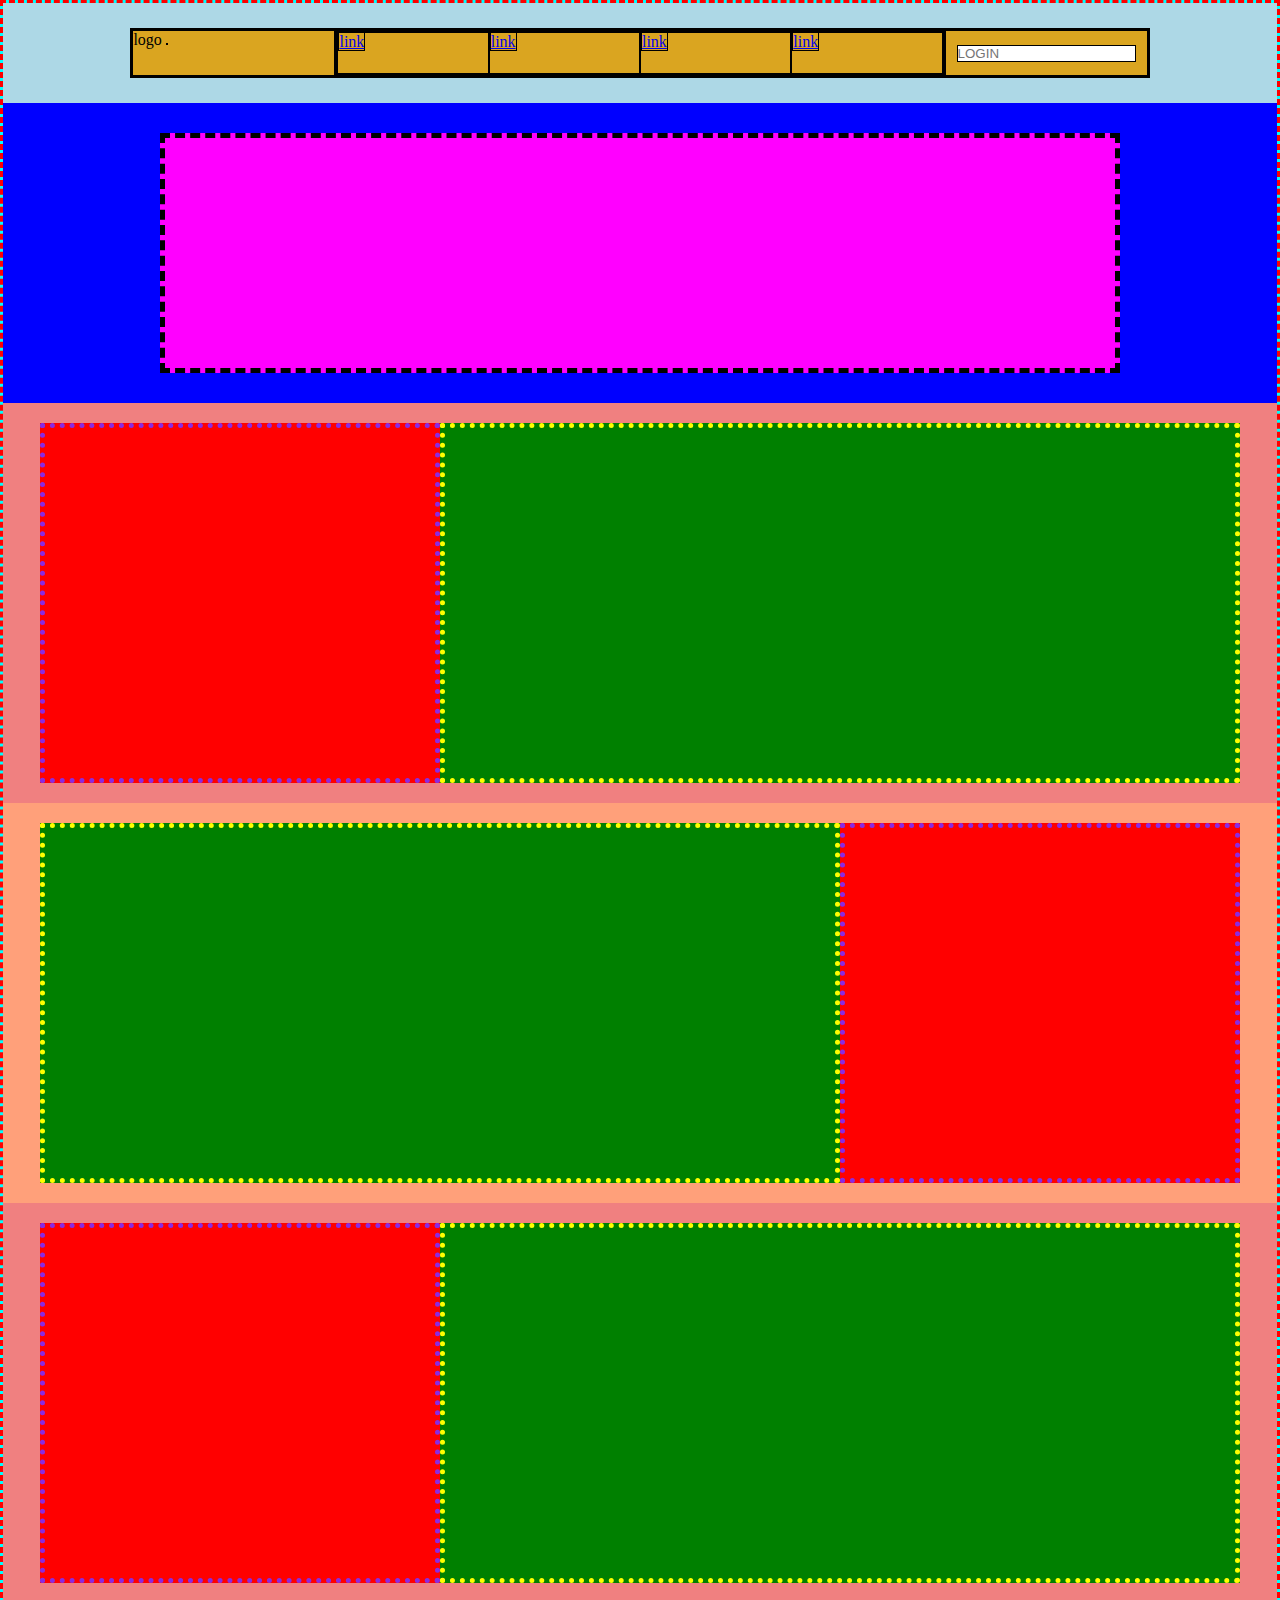
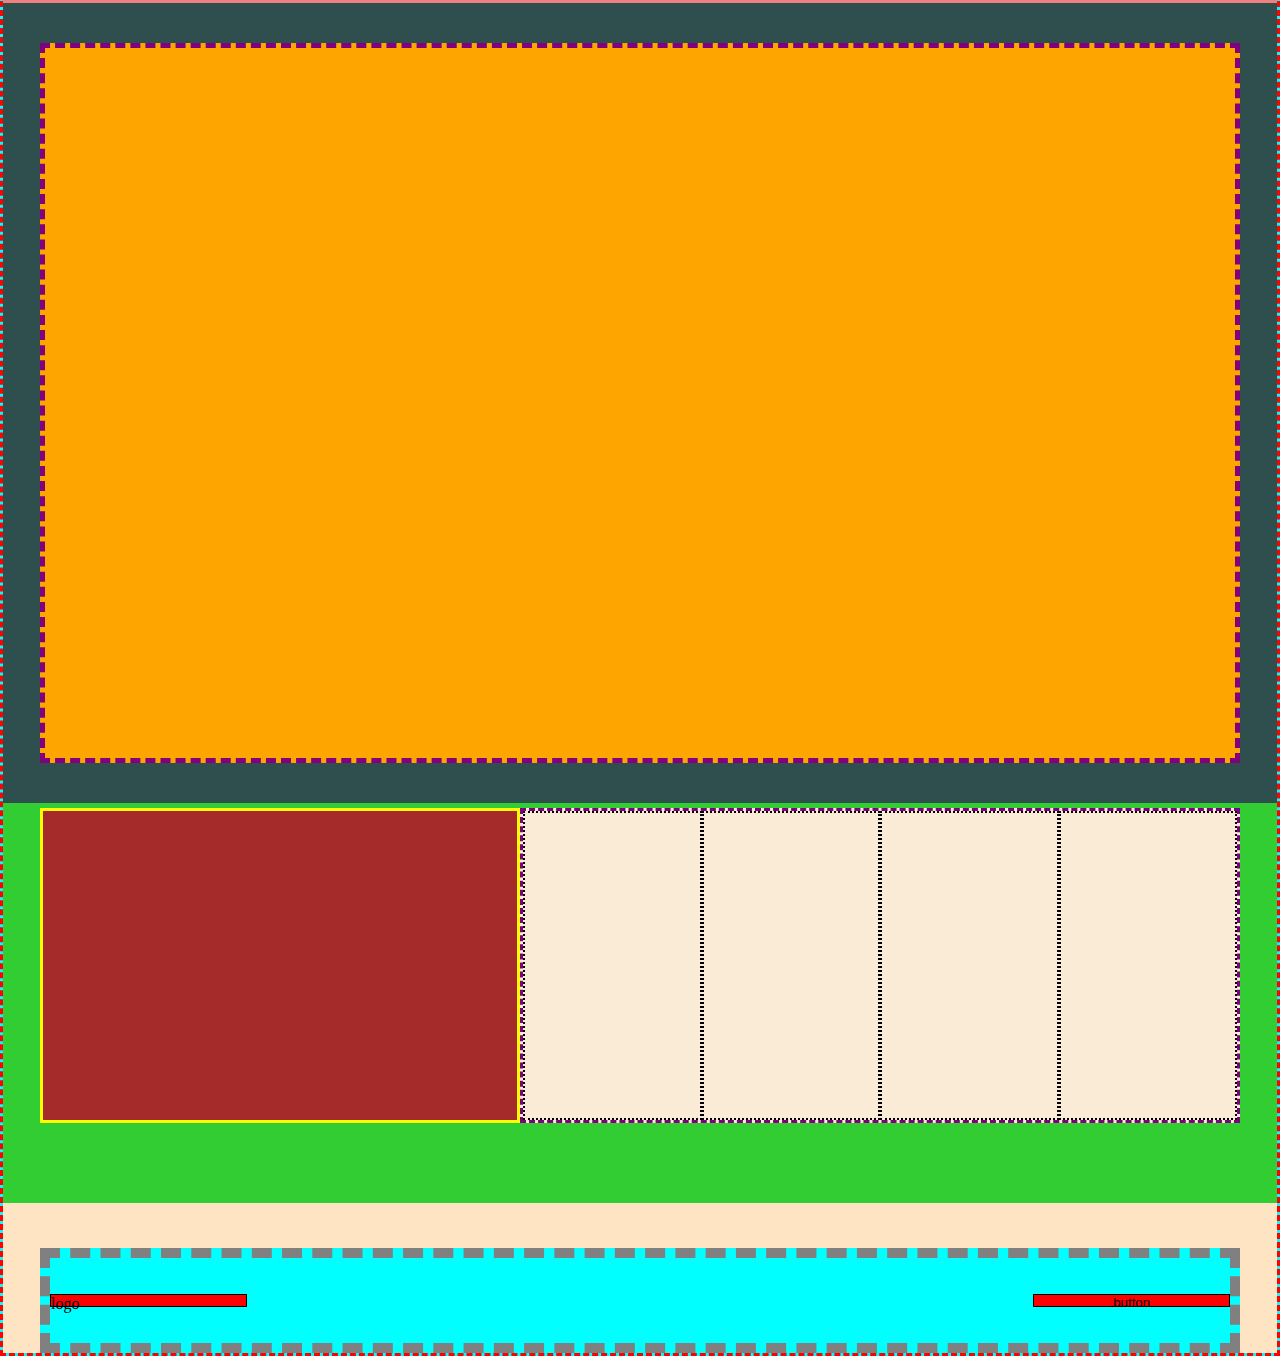
==== index.html @ dd3922bc "rinomina index" ====
<!DOCTYPE html>
<html lang="en">

    <head>
        <meta charset="UTF-8">
        <meta http-equiv="X-UA-Compatible" content="IE=edge">
        <meta name="viewport" content="width=device-width, initial-scale=1.0">
        <title>Fake Discord</title>

        <!-- CSS -->
        <link rel="stylesheet" href="css/style.css">


    </head>

    <body class="debug">

        <!-- header -->
        <header class="flex-container x-y-center ">

            <div class="navbar flex-container x-y-center">

                <div class="logo">
                    logo
                    <img src="" alt="">
                </div>

                <nav class="flex-container y-center">

                    <ul class="flex-container" >

                        <li>
                            <a href="#">link</a>
                        </li>

                        
                        <li>
                            <a href="#">link</a>
                        </li>

                        
                        <li>
                            <a href="#">link</a>
                        </li>

                        
                        <li>
                            <a href="#">link</a>
                        </li>

                    </ul>



                </nav>

                <div class="login flex-container x-y-center">
                    <input type="text" name="" id="" placeholder="LOGIN">
                </div>

            </div>

        </header>
        <!-- fine header -->

        <!-- main -->
        <main>

            <!-- SEZIONE MAIN 1 -->
            <section>

                <div class="container">

                    <div class="flex-container x-y-center media">

                        <div class="media-window">
    
                        </div>

                    </div>

                </div>

            </section>
            <!-- FINE SEZIONE MAIN 1 -->
            
            <!-- SEZIONE MAIN 2 -->
            <section>

                <div class="container">

                    <div class="flex-container y-center">

                        <div class="small-col">

                        </div>

                        <div class="big-col">

                        </div>

                    </div>

                </div>
                
            </section>
            <!-- FINE SEZIONE MAIN 2 -->

            <!-- SEZIONE MAIN 3 -->
            <section>

                <div class="container">

                    <div class="flex-container row-reverse y-center">

                        <div class="small-col">

                        </div>

                        <div class="big-col">

                        </div>

                    </div>

                </div>
                
            </section>
            <!-- FINE SEZIONE MAIN 3 -->

            <!-- SEZIONE MAIN 4 -->
            <section>

                <div class="container">

                    <div class="flex-container y-center">

                        <div class="small-col">

                        </div>

                        <div class="big-col">

                        </div>

                    </div>

                </div>
                
            </section>
            <!-- FINE SEZIONE MAIN 4 -->

            <!-- SEZIONE MAIN 5 -->
            <section>

                <div class="container">

                    <div class="flex-container y-center special">

                        <div class="big-box">
                            
                        </div>

                    </div>

                </div>
                
            </section>
            <!-- FINE SEZIONE MAIN 5 -->


        </main>
        <!-- fine main -->

        <!-- foooter -->
        <footer>

            <!-- SEZIONE FOOTER 1 -->
            <section>

                <div class="container">

                    <div class="flex-container">

                        <div class=" ftr-small-col">

                        </div>

                        <div class="ftr-big-col flex-container">

                            <div>

                            </div>

                            <div>

                            </div>

                            <div>
                                
                            </div>

                            <div>

                            </div>


                        </div>

                    </div>

                </div>
                
            </section>
            <!-- FINE SEZIONE FOOTER 1 -->


            <!-- SEZIONE FOOTER 2 -->
            <section>

                <div class="container flex-container">

                    <div class="flex-container ">

                        <div class="flex-container space-between y-center">
                            
                            <div class="ftr-logo">
                                logo
                            </div>
    
                            <button>
                                button
                            </button>
                            
                        </div>

                    </div>

                </div>
                
            </section>
            <!-- FINE SEZIONE FOOTER 2 -->

        </footer>
        <!-- fine footer -->

        
    </body>

</html>
---- css/style.css ----
/* reset */
*{
    padding: 0;
    margin: 0;
    box-sizing: border-box;
}
/*-------*/

/* UTILITY */

.flex-container{
    display: flex;
}

.x-y-center{
    justify-content: center;
    align-items: center;
}

.y-center{
    align-items: center;
}

.row-reverse{
    flex-direction:row-reverse;
}

.space-between{
    justify-content: space-between;
}

/* UTILITY */

/*----GENERAL----*/
.container{
    max-width: 1200px;
    margin:0 auto;
    height: 100%;
}


/*---------------*/

/* HEADER */
header{
    height: 100px;
}

.navbar{
    width: 80%;
    height: 50%;
}

.navbar *:not(input){
    height: 100%;
    
}

.navbar .logo, .navbar .login{
    width: 20%;
    
}

.navbar nav{
    width: 60%;
    height: 100%;
}

.navbar nav > ul{
    list-style: none;
    width: 100%;
    
    
    
}

.navbar ul > li{
    width: calc(100% / 4);
}



/*---------------  */

/* SEZIONE MAIN 1 */

.media{
    height:300px;
    width:100%
}

.media-window{
    height: 80%;
    width: 80%;
}

/* SEZIONE MAIN 1 */

/* SEZIONE MAIN 2-4 */
main .flex-container.y-center{
    height: 400px;
    width: 100%;
}

.small-col{
    height: 90%;
    width: calc(100% / 3);
}

.big-col{
    height: 90%;
    width: calc((100% / 3) * 2);
}



/* SEZIONE MAIN 5 */

.flex-container.y-center.special{
    height: 800px;
}

.big-box{
    height: 90%;
    width: 100%;
}




/* SEZIONE MAIN 5 */


/* SEZIONE FOOTER 1 */

footer > section:nth-child(1){
    height: 400px;
}

footer  > section:nth-child(1) .container{
    padding: 5px 0 0 0;
}

footer  > section:nth-child(1) .container > .flex-container{
    height: 350px;
    
}


footer .flex-container .ftr-small-col{
    height:90%;
    width: 40%;
}

footer .flex-container .ftr-big-col{
    height: 90%;
    width: 60%;
}

footer .flex-container .ftr-big-col div{
    height: 100%;
    width: calc(100% / 4);
}

/* SEZIONE FOOTER 1 */



/* SEZIONE FOOTER 2 */

footer > section:nth-child(2){
    border-top: white;
    height: 150px;
    
}


footer > section:nth-child(2) > .container > .flex-container{
    align-self: flex-end;
    height: 70%;
    width: 100%;
}

footer > section:nth-child(2) > .container > .flex-container > .flex-container.space-between{
    height: 100%;
    width: 100%;

}


footer > section:nth-child(2) div.flex-container.space-between *{
    height: 15%;
    width: calc(100% / 6);
    border: solid black 1px;
}



/* SEZIONE FOOTER 2 */



/*-------DEBUG---------*/

.debug{
    
    background-color: aqua;
    border: 3px dashed red;
}

.debug > header{
    background-color: lightblue;
    
}

.debug > header > .navbar{
    background-color: goldenrod;
    
    
}

.debug > header > .navbar{
    border: solid black 2px;

    
}

.debug > header > .navbar *{
    border: solid black 1px;

    
}

.debug > main > section:nth-child(1){
    background-color: blue;
}

.debug > main > section:nth-child(1) .media-window{
    background-color: fuchsia;
    border: 5px dashed black;
}

.debug > main > section:nth-child(even){
    background-color: lightcoral;
}

.debug > main > section:nth-child(3){
    background-color: lightsalmon;
}

.debug > main > section .small-col{
    background-color: red;
    border: 5px dotted blueviolet;
}

.debug > main > section .big-col{
    background-color: green;
    border: 5px dotted yellow;

}

.debug > main > section:nth-child(5){
    background-color: darkslategrey;
}

.debug > main > section .big-box{
    background-color: orange;
    border: 5px dashed purple;

}

.debug > footer > section:nth-child(1){
    background-color: limegreen;
}

.debug > footer > section:nth-child(1) .ftr-small-col{
    background-color: brown;
    border: solid yellow 3px;

}

.debug > footer > section:nth-child(1) .ftr-big-col{
    background-color: antiquewhite;
    border: dashed purple 3px;

}

.debug > footer > section:nth-child(1) .ftr-big-col div{
border: dotted black 2px;
}



.debug > footer > section:nth-child(2){
    background-color: bisque;
    ;
    
}

.debug footer > section:nth-child(2) > div > .flex-container{
    background-color: aqua;
    border: 10px dashed grey;
}

.debug footer > section:nth-child(2) div.flex-container.space-between *{
    border: solid black 1px;
    background-color: red;
}
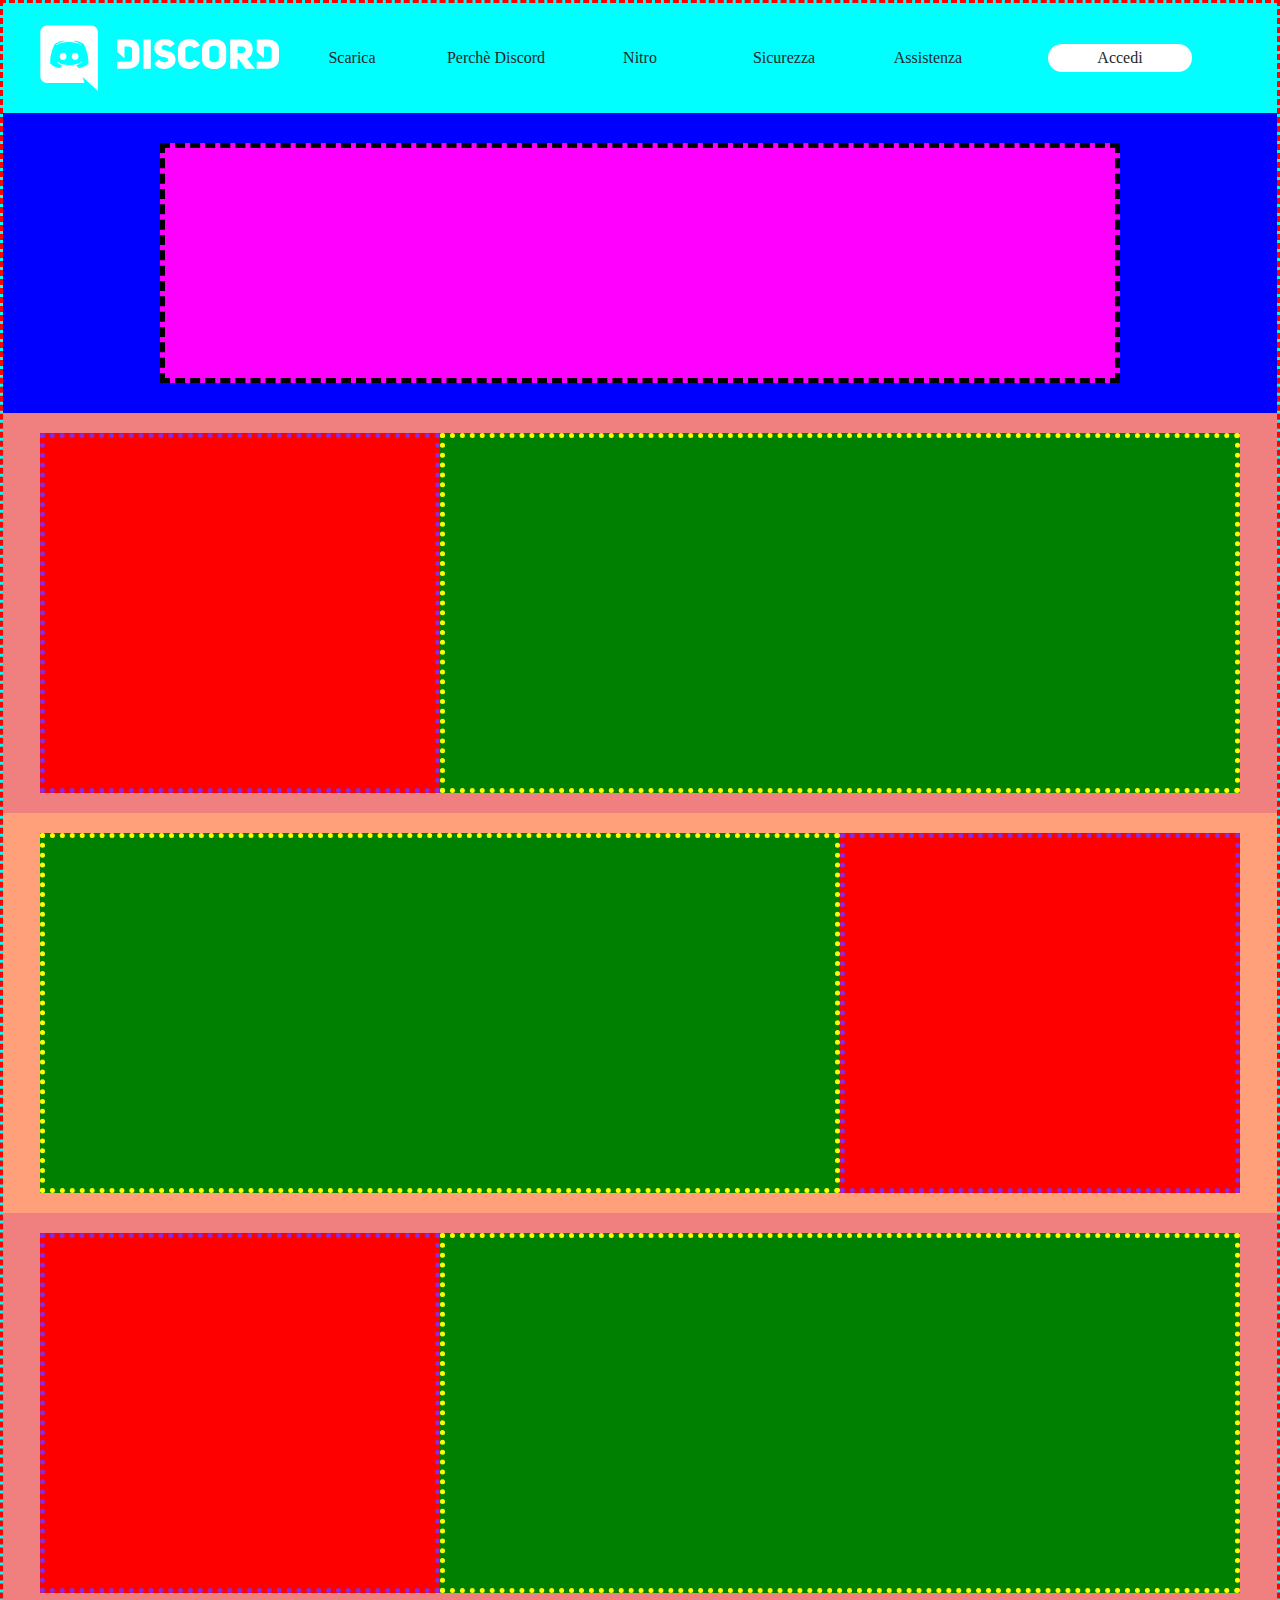
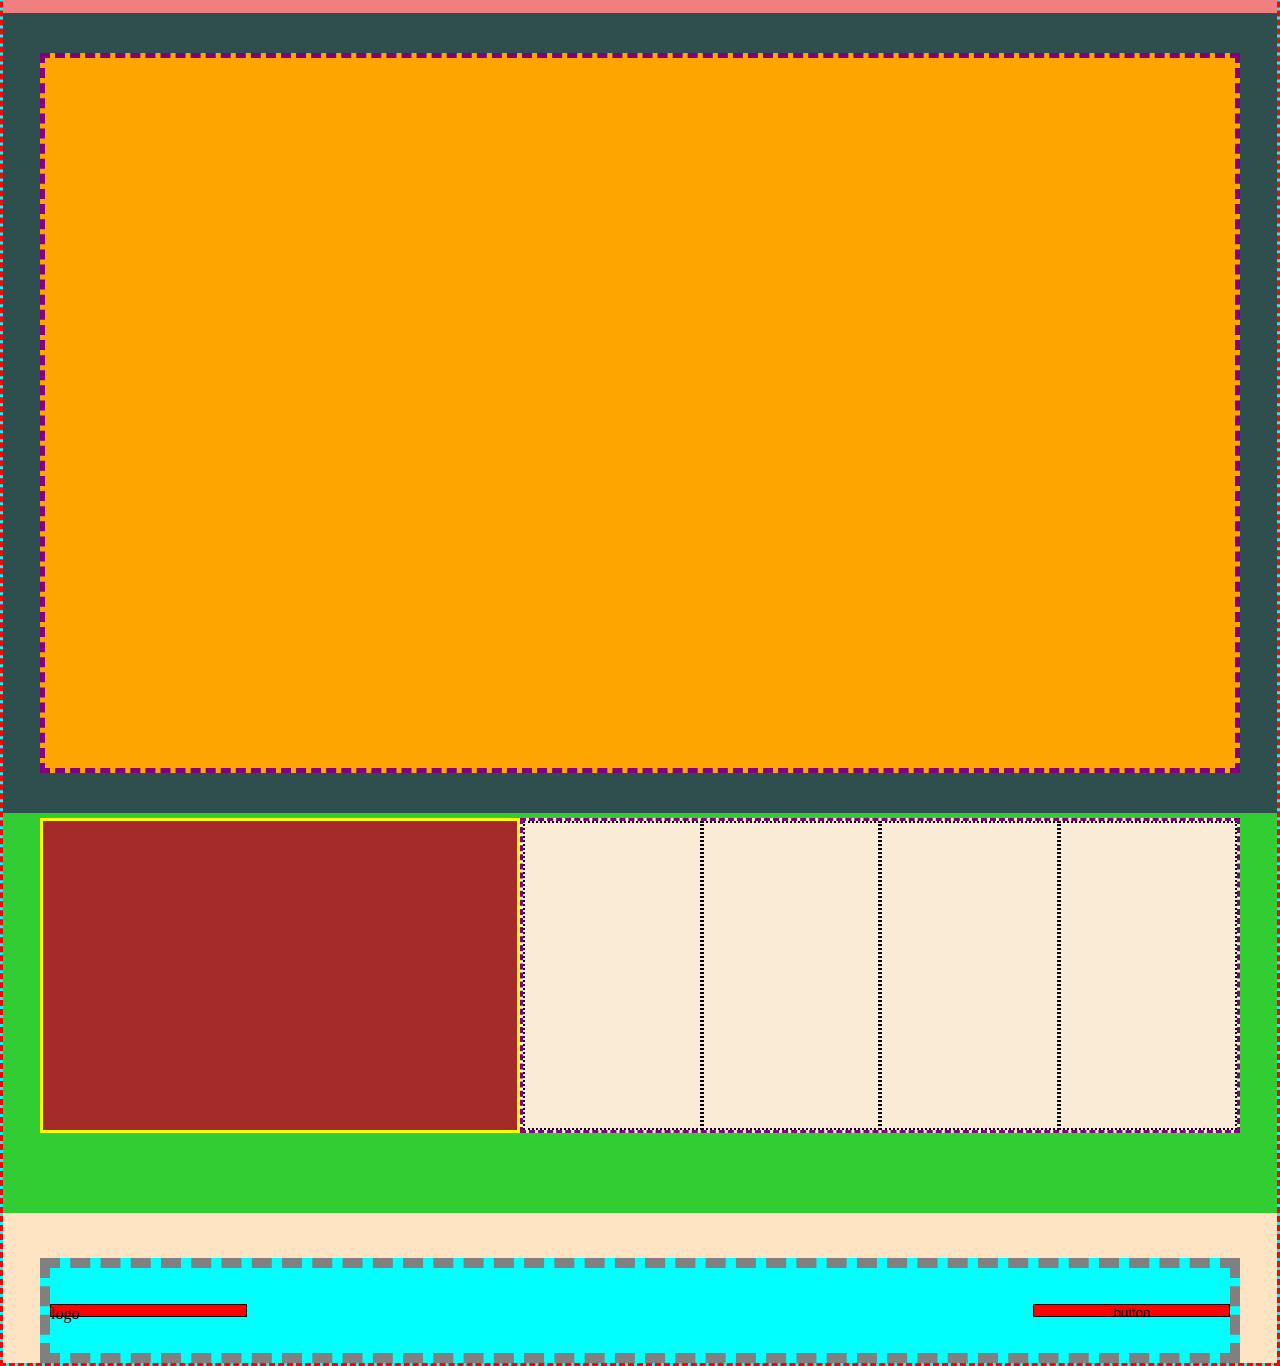
==== commit 70079816: "Navbar fatto" ====
--- a/index.html
+++ b/index.html
@@ -16,46 +16,55 @@
     <body class="debug">
 
         <!-- header -->
-        <header class="flex-container x-y-center ">
-
-            <div class="navbar flex-container x-y-center">
-
-                <div class="logo">
-                    logo
-                    <img src="" alt="">
-                </div>
-
-                <nav class="flex-container y-center">
-
-                    <ul class="flex-container" >
-
-                        <li>
-                            <a href="#">link</a>
-                        </li>
-
+        <header >
+
+            <div class="container flex-container x-y-center">
+
+                <div class="navbar flex-container space-between" >
+
+                    
+                    <img class="logo col-1-5" src="img/logo.svg" alt="">
+                    
+                    <nav class="flex-container col-3-5 y-center">
+    
+                        <ul class="flex-container space-around" >
+    
+                            <li class=" flex-container x-y-center col-1-5">
+                                <a href="#">Scarica</a>
+                            </li>
+    
+                            <li class=" flex-container x-y-center col-1-5">
+                                <a href="#">Perchè Discord</a>
+                            </li>
+    
+                            <li class=" flex-container x-y-center col-1-5">
+                                <a href="#">Nitro</a>
+                            </li>
+    
+                            
+                            <li class=" flex-container x-y-center col-1-5">
+                                <a href="#">Sicurezza</a>
+                            </li>
+    
+                            
+                            <li class=" flex-container x-y-center col-1-5">
+                                <a href="#">Assistenza</a>
+                            </li>
+    
+                        </ul>
+    
+    
+    
+                    </nav>
+
+                    <div class="flex-container col-1-5 x-y-center">
                         
-                        <li>
-                            <a href="#">link</a>
-                        </li>
-
-                        
-                        <li>
-                            <a href="#">link</a>
-                        </li>
-
-                        
-                        <li>
-                            <a href="#">link</a>
-                        </li>
-
-                    </ul>
-
-
-
-                </nav>
-
-                <div class="login flex-container x-y-center">
-                    <input type="text" name="" id="" placeholder="LOGIN">
+                        <div class="login col-3-5 my-button background-white ">
+                           <a href=""> Accedi</a> 
+                        </div>
+        
+                    </div>
+    
                 </div>
 
             </div>
--- a/css/style.css
+++ b/css/style.css
@@ -29,6 +29,9 @@
     justify-content: space-between;
 }
 
+.space-around{
+    justify-content: space-around;
+}
 /* UTILITY */
 
 /*----GENERAL----*/
@@ -38,47 +41,60 @@
     height: 100%;
 }
 
+.col-1-5{
+    width: calc(100% / 5);
+}
+
+.col-3-5{
+    width: calc((100% / 5) * 3);
+}
+
+.my-button{
+    border-radius: 50px;
+    padding: 5px 0;
+
+}
+
+.background-white{
+    background-color: #FFFFFF;
+}
+
+.background-dark{
+    background-color: #23272A;
+    color: #FFFFFF;
+}
+
 
 /*---------------*/
 
 /* HEADER */
 header{
-    height: 100px;
+    padding: 15px 0;
 }
 
 .navbar{
-    width: 80%;
-    height: 50%;
-}
-
-.navbar *:not(input){
-    height: 100%;
-    
-}
-
-.navbar .logo, .navbar .login{
-    width: 20%;
-    
-}
-
-.navbar nav{
-    width: 60%;
-    height: 100%;
-}
+    width: 100%;
+    height: 80px;
+    margin: 0 -30px;
+}
+
+.navbar a, .navbar a:visited{    
+    text-decoration: none;
+    color: #23272A;
+}
+
+
 
 .navbar nav > ul{
     list-style: none;
     width: 100%;
-    
-    
-    
-}
-
-.navbar ul > li{
-    width: calc(100% / 4);
-}
-
-
+}
+
+
+.login{
+    text-align: center;
+    align-self: center;
+}
 
 /*---------------  */
 
@@ -208,28 +224,20 @@
     border: 3px dashed red;
 }
 
-.debug > header{
+/* .debug > header{
     background-color: lightblue;
     
 }
 
-.debug > header > .navbar{
+.debug > header  .navbar{
     background-color: goldenrod;
-    
-    
-}
-
-.debug > header > .navbar{
     border: solid black 2px;
-
-    
-}
-
-.debug > header > .navbar *{
+    
+}
+
+.debug > header  .navbar *{
     border: solid black 1px;
-
-    
-}
+} */
 
 .debug > main > section:nth-child(1){
     background-color: blue;
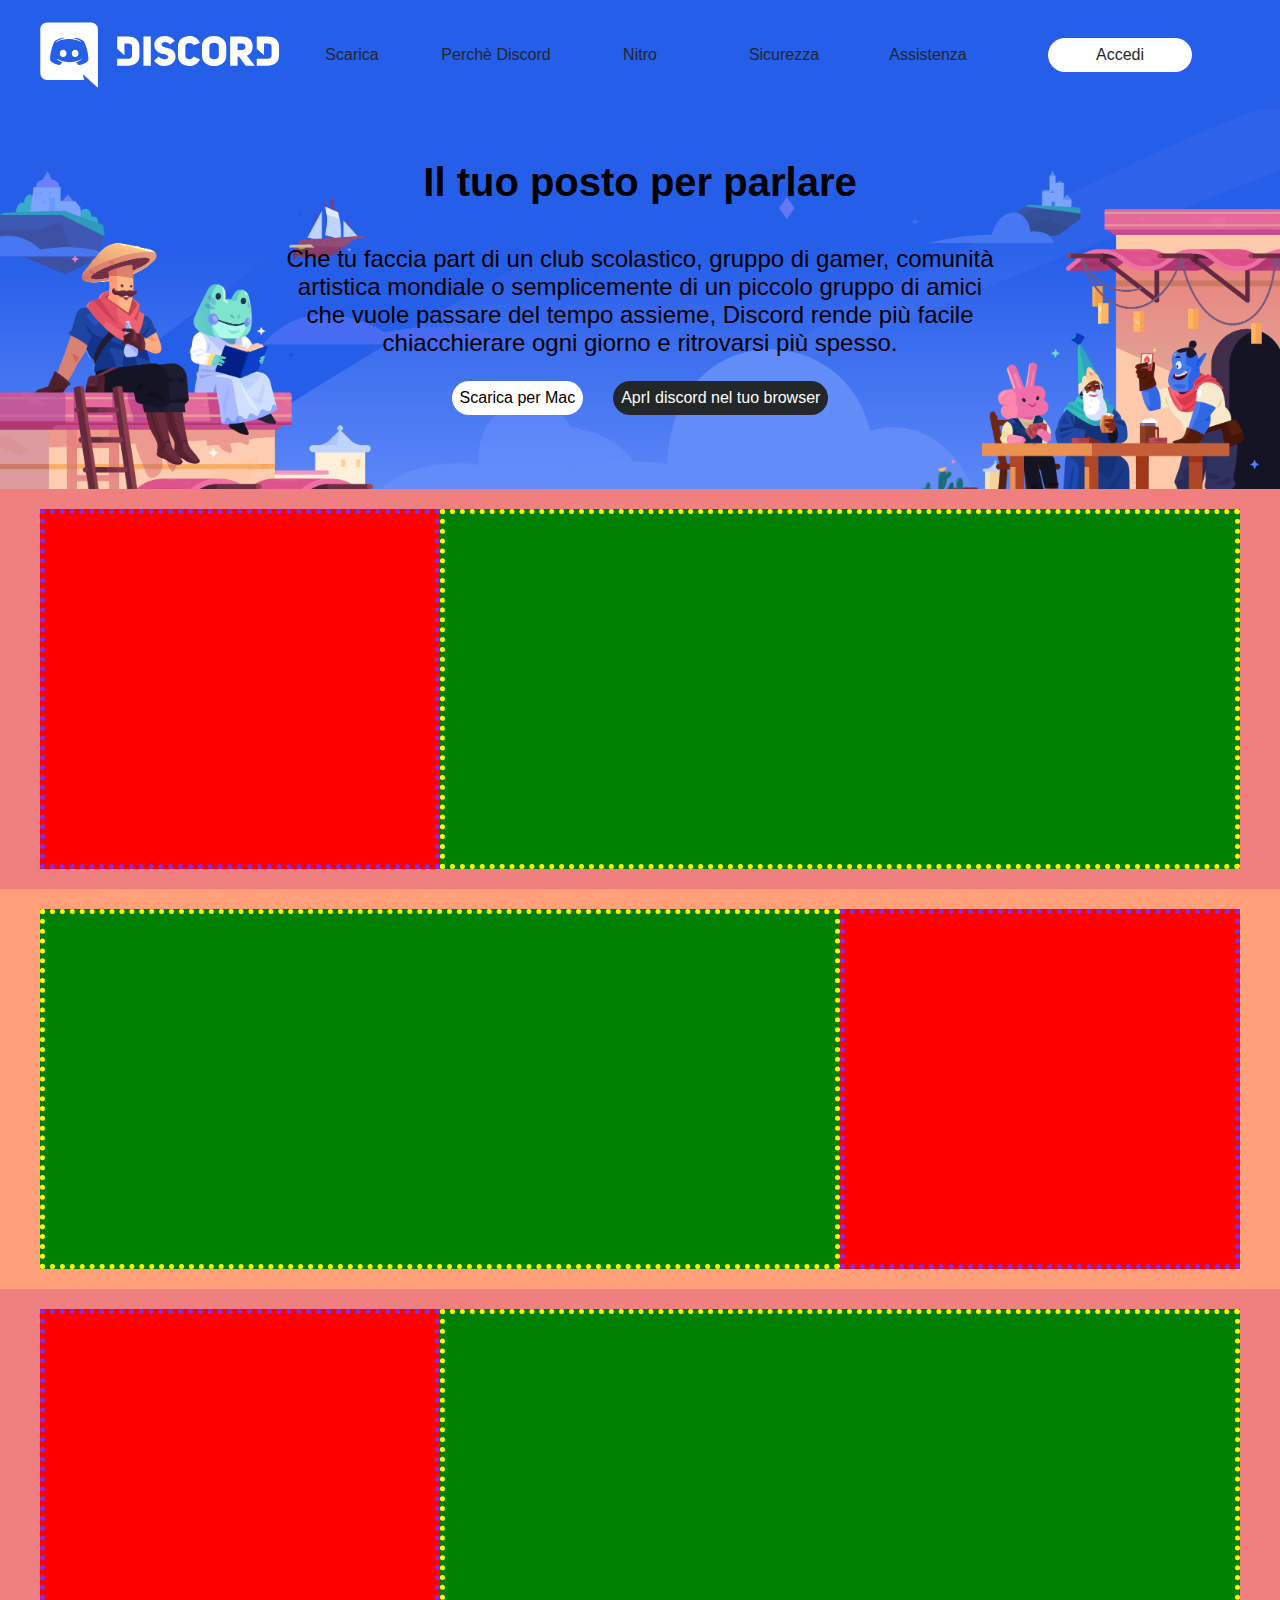
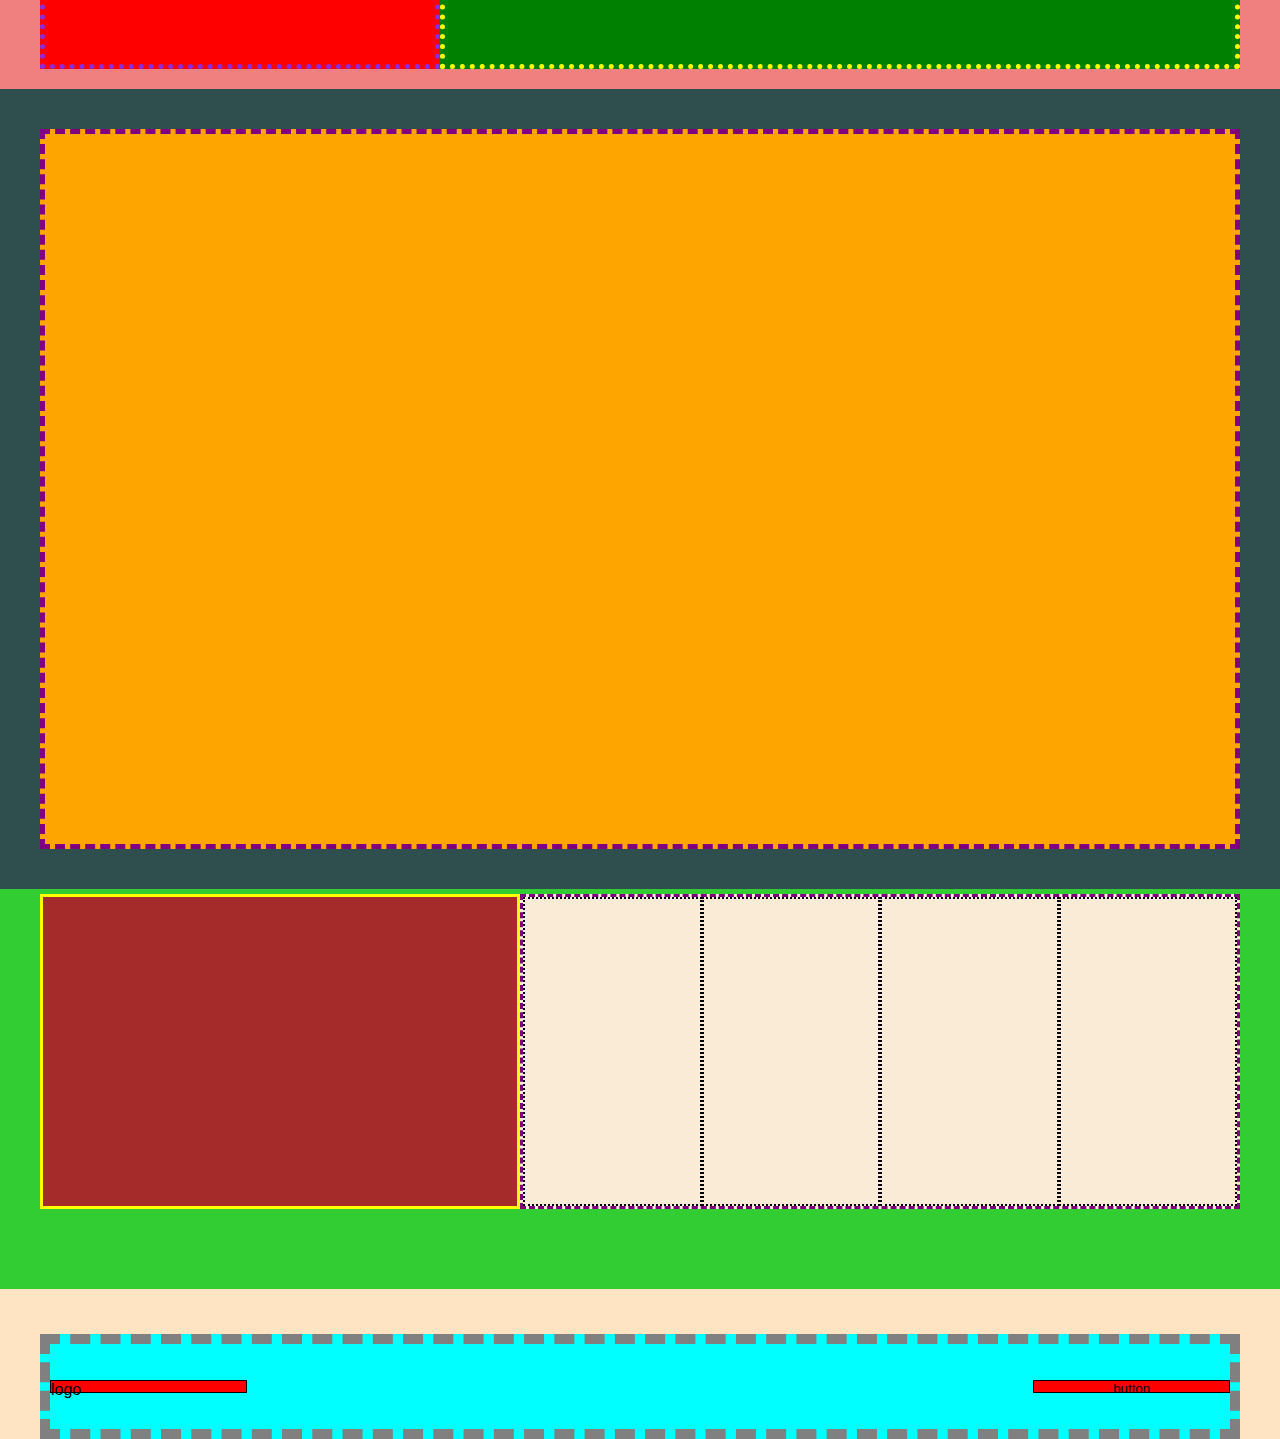
==== commit a00748e5: "completato "header"" ====
--- a/index.html
+++ b/index.html
@@ -6,6 +6,13 @@
         <meta http-equiv="X-UA-Compatible" content="IE=edge">
         <meta name="viewport" content="width=device-width, initial-scale=1.0">
         <title>Fake Discord</title>
+        <!-- FONTS -->
+        <link href="https://fonts.cdnfonts.com/css/whitney-2" rel="stylesheet">
+                
+
+        <!-- FONTAWESOME -->
+        <link rel="stylesheet" href="https://cdnjs.cloudflare.com/ajax/libs/font-awesome/6.4.0/css/all.min.css" integrity="sha512-iecdLmaskl7CVkqkXNQ/ZH/XLlvWZOJyj7Yy7tcenmpD1ypASozpmT/E0iPtmFIB46ZmdtAc9eNBvH0H/ZpiBw==" 
+        crossorigin="anonymous" referrerpolicy="no-referrer" />
 
         <!-- CSS -->
         <link rel="stylesheet" href="css/style.css">
@@ -76,14 +83,37 @@
         <main>
 
             <!-- SEZIONE MAIN 1 -->
-            <section>
+            <section class=" jumbotron">
 
                 <div class="container">
 
                     <div class="flex-container x-y-center media">
 
                         <div class="media-window">
-    
+
+                            <h2>Il tuo posto per parlare</h2>
+
+                            <p>
+                                Che tu faccia part di un club scolastico, gruppo di gamer, 
+                                comunità artistica mondiale o semplicemente di un piccolo gruppo di amici
+                                che vuole passare del tempo assieme, Discord rende più facile chiacchierare 
+                                ogni giorno e ritrovarsi più spesso.
+
+                            </p>
+
+                            <div class="flex-container x-y-center ">
+
+                                <div class="my-button background-white"> 
+                                    <i class="fa-solid fa-down-long"></i> Scarica per Mac
+                                </div>
+
+                                <div class="my-button background-dark"> 
+                                    AprI discord nel tuo browser
+                                </div>
+                                
+                            </div>
+
+
                         </div>
 
                     </div>
--- a/css/style.css
+++ b/css/style.css
@@ -35,6 +35,13 @@
 /* UTILITY */
 
 /*----GENERAL----*/
+*{
+    font-family: 'Whitney', sans-serif;
+    font-family: 'Whitney Semibold', sans-serif;
+    font-family: 'Whitney Book', sans-serif;
+    font-family: 'Whitney Light', sans-serif;
+}
+
 .container{
     max-width: 1200px;
     margin:0 auto;
@@ -51,7 +58,7 @@
 
 .my-button{
     border-radius: 50px;
-    padding: 5px 0;
+    padding: 0.5em;
 
 }
 
@@ -64,12 +71,17 @@
     color: #FFFFFF;
 }
 
+.my-button[class^=background] {
+    text-align:center;
+}
+
 
 /*---------------*/
 
 /* HEADER */
 header{
     padding: 15px 0;
+    background-color: #255EE9;
 }
 
 .navbar{
@@ -90,24 +102,50 @@
     width: 100%;
 }
 
+.navbar.flex-container.space-between nav > ul > li{
+    color: #FFFFFF;
+}
 
 .login{
     text-align: center;
-    align-self: center;
-}
+}
+
 
 /*---------------  */
 
 /* SEZIONE MAIN 1 */
+main > section.jumbotron{
+    background-image: url(../img/jumbo.png);
+    background-size: cover;
+}
 
 .media{
-    height:300px;
+    padding:50px 0;
     width:100%
 }
 
 .media-window{
     height: 80%;
-    width: 80%;
+    width: 60%;
+    text-align: center;
+}
+
+.media-window h2{
+    font-size: 2.5em;
+    margin-bottom: 1em;
+}
+
+.media-window p{
+    font-size: 1.5em;
+}
+
+.media-window > div.flex-container{
+    padding: 1.5em 0;
+    margin: 0 15px;
+}
+
+.media-window > div.flex-container .my-button{
+    margin: 0 15px;
 }
 
 /* SEZIONE MAIN 1 */
@@ -218,11 +256,11 @@
 
 /*-------DEBUG---------*/
 
-.debug{
+/* .debug{
     
     background-color: aqua;
     border: 3px dashed red;
-}
+} */
 
 /* .debug > header{
     background-color: lightblue;
@@ -239,14 +277,14 @@
     border: solid black 1px;
 } */
 
-.debug > main > section:nth-child(1){
+/* .debug > main > section:nth-child(1){
     background-color: blue;
 }
 
 .debug > main > section:nth-child(1) .media-window{
     background-color: fuchsia;
     border: 5px dashed black;
-}
+} */
 
 .debug > main > section:nth-child(even){
     background-color: lightcoral;
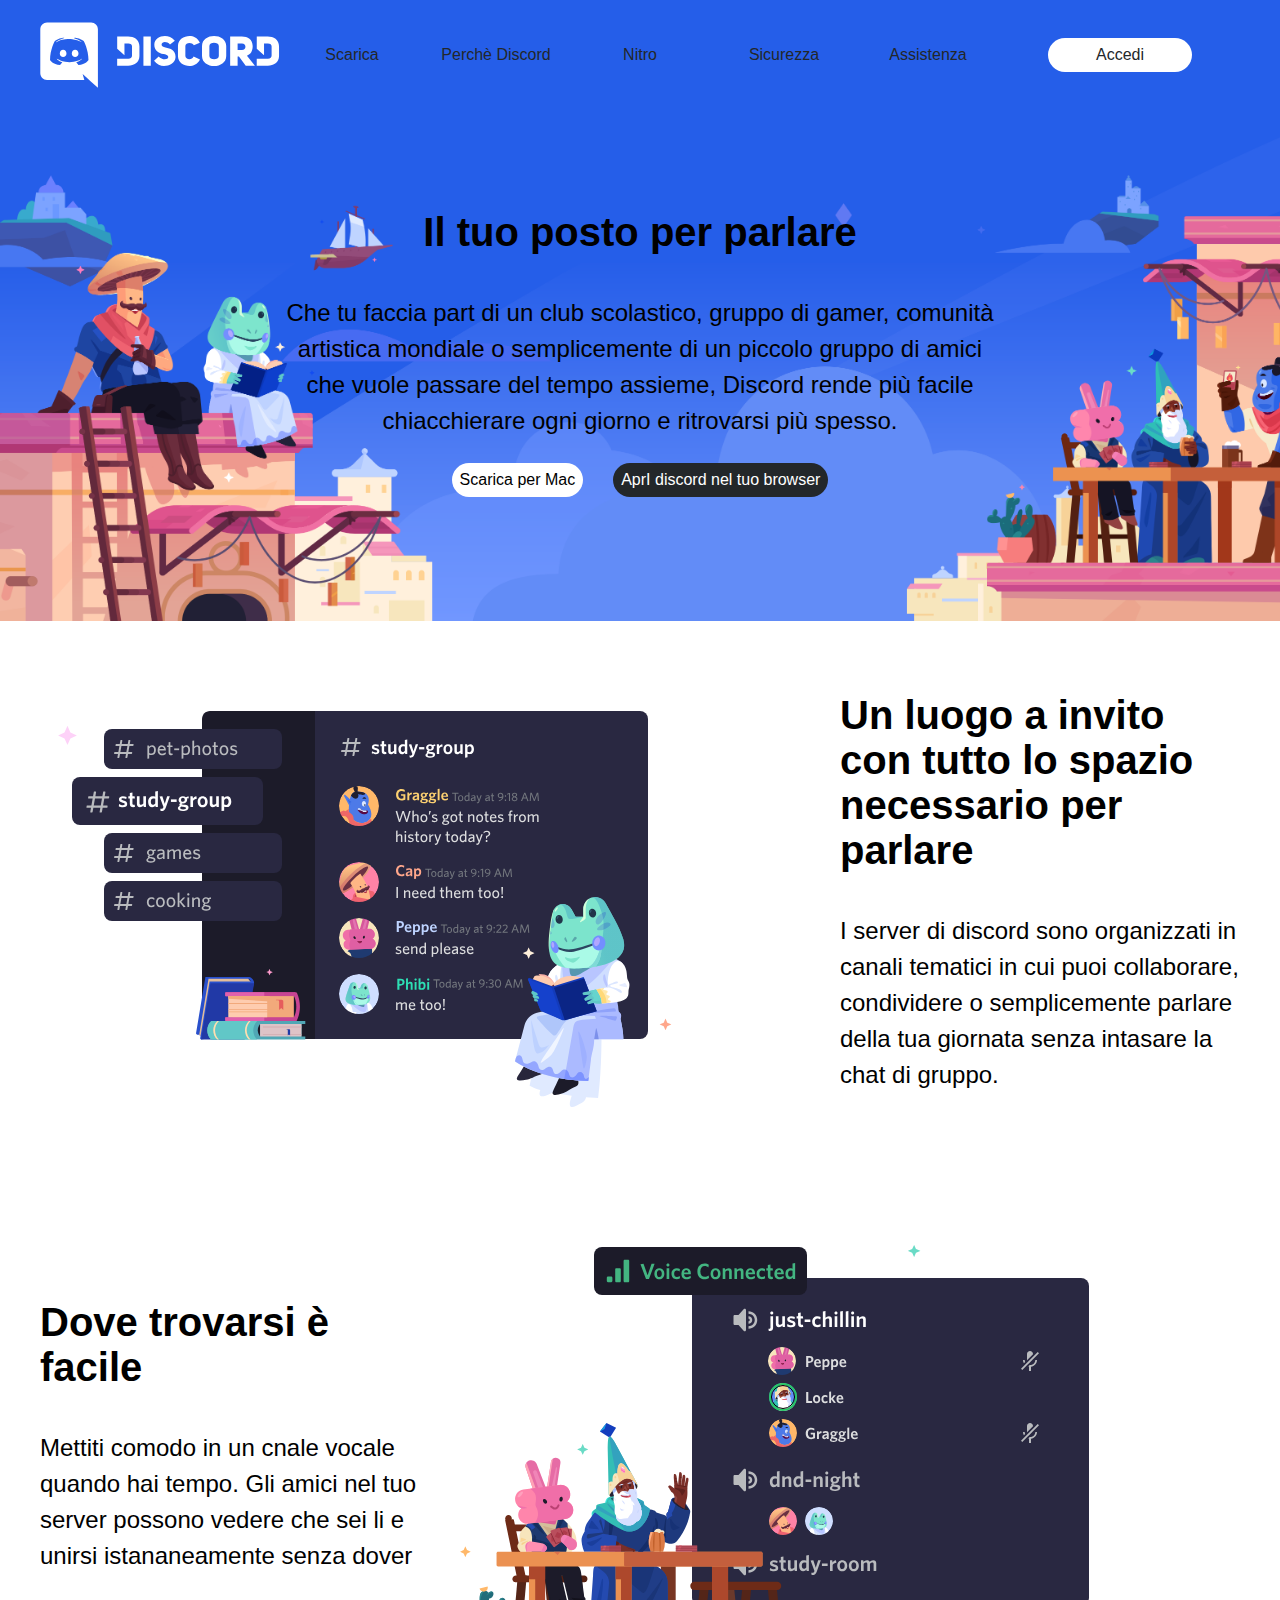
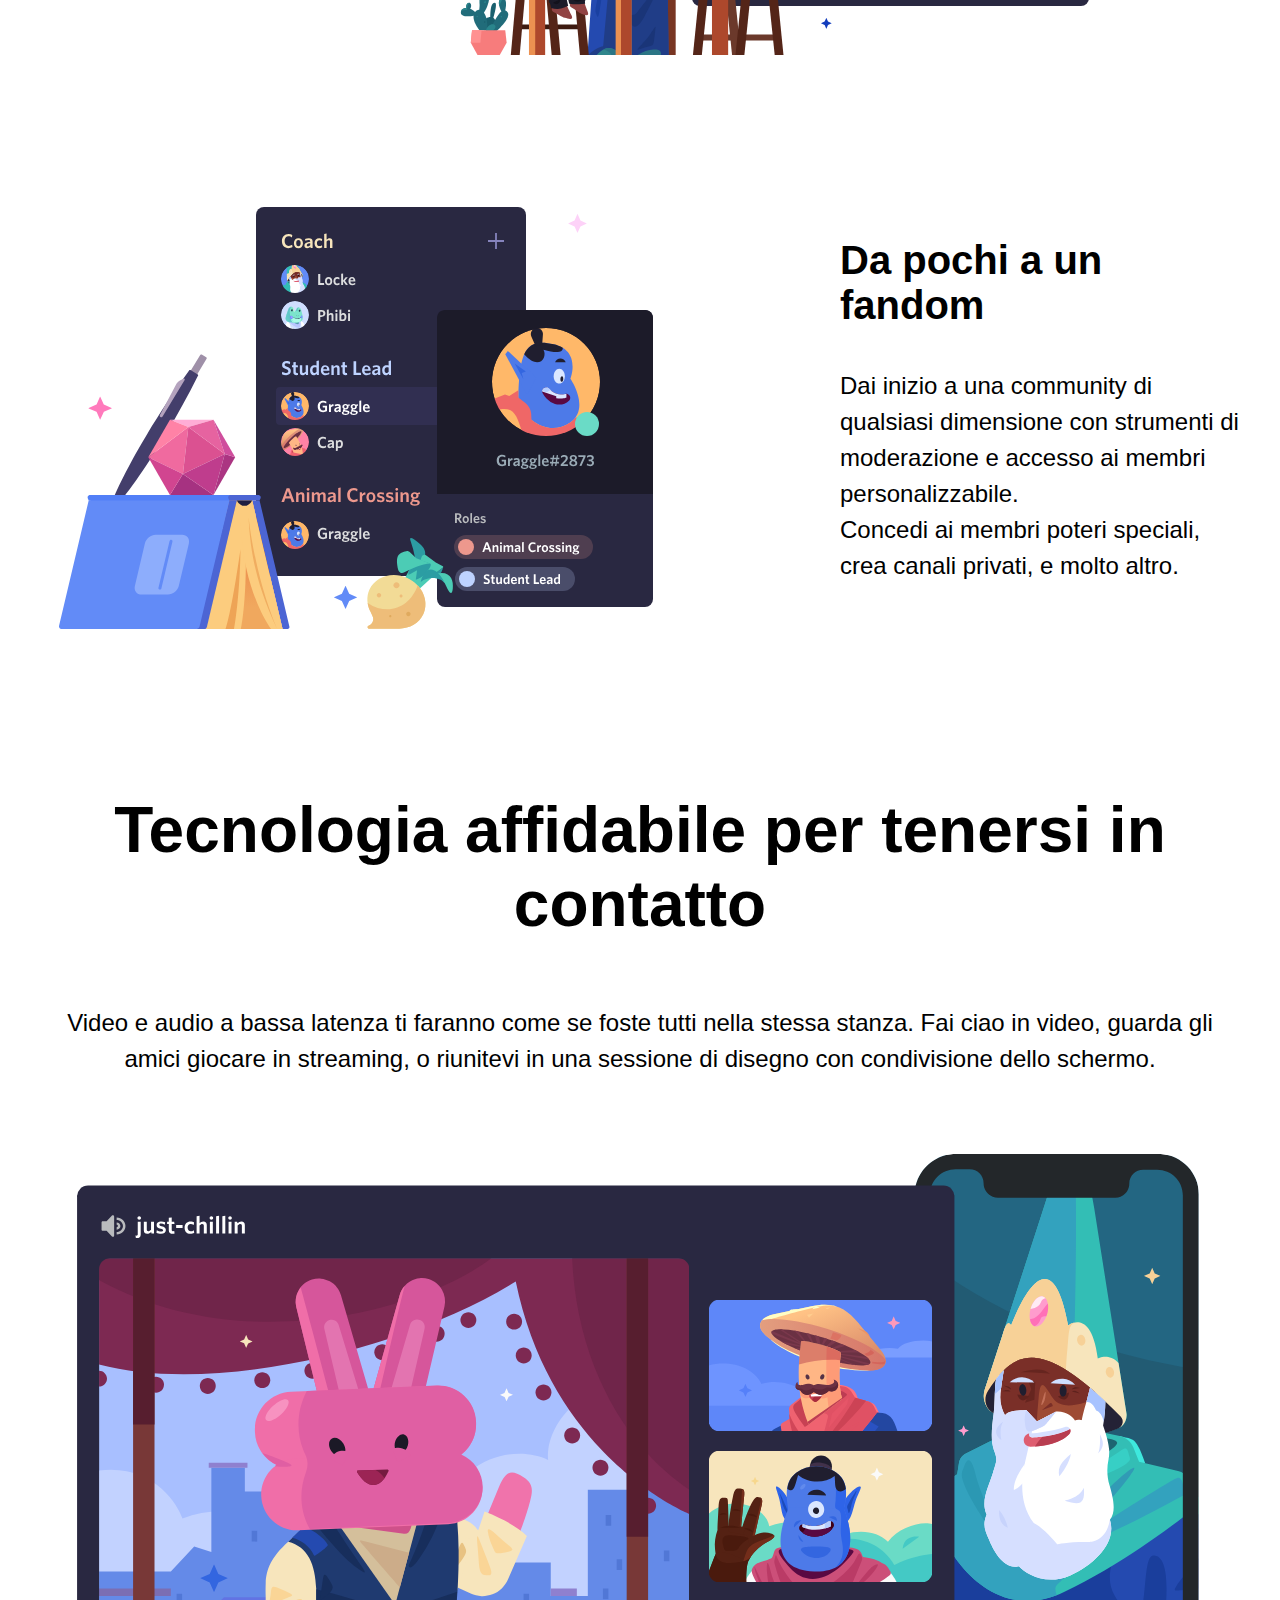
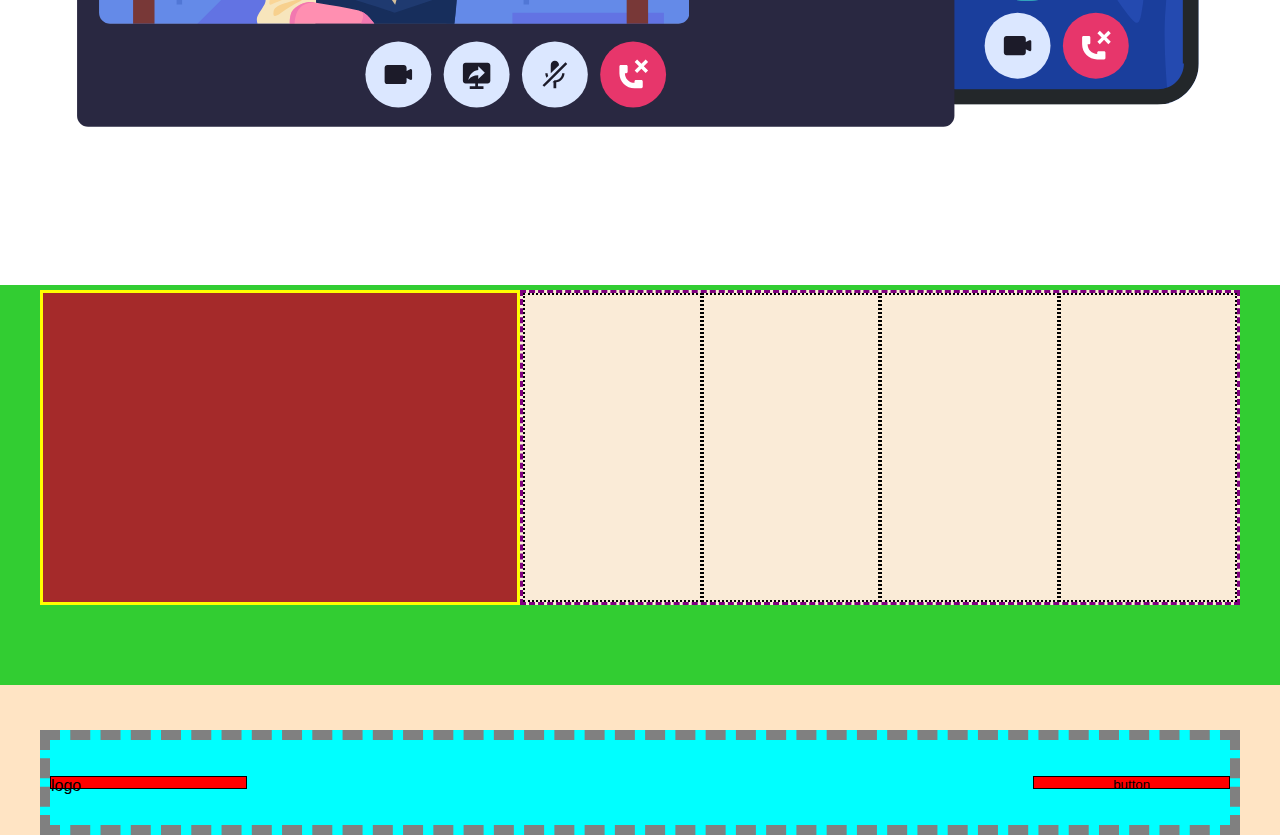
==== commit d95c4be0: "fine main" ====
--- a/index.html
+++ b/index.html
@@ -128,13 +128,24 @@
 
                 <div class="container">
 
-                    <div class="flex-container y-center">
-
-                        <div class="small-col">
-
-                        </div>
-
-                        <div class="big-col">
+                    <div class="flex-container row-reverse x-y-center">
+
+                        <div class="col-1-3">
+
+                            <h2>
+                                Un luogo a invito con tutto lo spazio necessario per parlare
+                            </h2>
+
+                            <p>
+                                I server di discord sono organizzati in canali tematici in cui puoi collaborare,
+                                condividere o semplicemente parlare della tua giornata senza intasare la chat di gruppo.
+                            </p>
+
+                        </div>
+
+                        <div class="col-2-3">
+
+                            <img src="img/item1.svg" alt="">
 
                         </div>
 
@@ -150,36 +161,55 @@
 
                 <div class="container">
 
+                    <div class="flex-container x-y-center">
+
+                        <div class="col-1-3">
+
+                            <h2>
+                                Dove trovarsi è facile
+                            </h2>
+
+                            <p>
+                                Mettiti comodo in un cnale vocale quando hai tempo.
+                                Gli amici nel tuo server possono vedere che sei li e unirsi istananeamente
+                                senza dover 
+                            </p>
+
+                        </div>
+
+                        <div class="col-2-3">
+                            <img src="img/item2.svg" alt="">
+                        </div>
+
+                    </div>
+
+                </div>
+                
+            </section>
+            <!-- FINE SEZIONE MAIN 3 -->
+
+            <!-- SEZIONE MAIN 4 -->
+            <section>
+
+                <div class="container">
+
                     <div class="flex-container row-reverse y-center">
 
-                        <div class="small-col">
-
-                        </div>
-
-                        <div class="big-col">
-
-                        </div>
-
-                    </div>
-
-                </div>
-                
-            </section>
-            <!-- FINE SEZIONE MAIN 3 -->
-
-            <!-- SEZIONE MAIN 4 -->
-            <section>
-
-                <div class="container">
-
-                    <div class="flex-container y-center">
-
-                        <div class="small-col">
-
-                        </div>
-
-                        <div class="big-col">
-
+                        <div class="col-1-3">
+
+                            <h2>
+                                Da pochi a un fandom
+                            </h2>
+
+                            <p>
+                                Dai inizio a una community di qualsiasi dimensione con strumenti di moderazione e 
+                                accesso ai membri personalizzabile.<br> Concedi ai membri poteri speciali, crea canali privati, e molto altro.
+                            </p>
+
+                        </div>
+
+                        <div class="col-2-3" >
+                            <img src="img/item3.svg" alt="">
                         </div>
 
                     </div>
@@ -196,7 +226,22 @@
 
                     <div class="flex-container y-center special">
 
-                        <div class="big-box">
+                        <div class="big-box flex-container column">
+
+                            <div>
+
+                                <h2>
+                                    Tecnologia affidabile per tenersi in contatto
+                                </h2>
+
+                                <p>
+                                    Video e audio a bassa latenza ti faranno come se foste tutti nella stessa stanza. Fai ciao in video, 
+                                    guarda gli amici giocare in streaming, o riunitevi in una sessione di disegno con condivisione dello schermo.
+                                </p>
+
+                            </div>
+
+                            <img src="img/item4-big.svg" alt="">
                             
                         </div>
 
--- a/css/style.css
+++ b/css/style.css
@@ -10,6 +10,7 @@
 
 .flex-container{
     display: flex;
+    flex-wrap: wrap;
 }
 
 .x-y-center{
@@ -23,6 +24,10 @@
 
 .row-reverse{
     flex-direction:row-reverse;
+}
+
+.column{
+    flex-direction: column;
 }
 
 .space-between{
@@ -48,6 +53,16 @@
     height: 100%;
 }
 
+.col-1-3{
+    height: 90%;
+    width: calc(100% / 3);
+}
+
+.col-2-3{
+    height: 90%;
+    width: calc((100% / 3) * 2);
+}
+
 .col-1-5{
     width: calc(100% / 5);
 }
@@ -75,6 +90,15 @@
     text-align:center;
 }
 
+h2{
+    font-size: 2.5em;
+    margin-bottom: 1em;
+}
+
+p{
+    font-size: 1.5em;
+    line-height: 1.5em;
+}
 
 /*---------------*/
 
@@ -114,6 +138,10 @@
 /*---------------  */
 
 /* SEZIONE MAIN 1 */
+main > section{
+    padding: 50px 0;
+}
+
 main > section.jumbotron{
     background-image: url(../img/jumbo.png);
     background-size: cover;
@@ -130,15 +158,6 @@
     text-align: center;
 }
 
-.media-window h2{
-    font-size: 2.5em;
-    margin-bottom: 1em;
-}
-
-.media-window p{
-    font-size: 1.5em;
-}
-
 .media-window > div.flex-container{
     padding: 1.5em 0;
     margin: 0 15px;
@@ -152,30 +171,25 @@
 
 /* SEZIONE MAIN 2-4 */
 main .flex-container.y-center{
-    height: 400px;
-    width: 100%;
-}
-
-.small-col{
-    height: 90%;
-    width: calc(100% / 3);
-}
-
-.big-col{
-    height: 90%;
-    width: calc((100% / 3) * 2);
-}
-
+    padding: 30px 0;
+    width: 100%;
+}
 
 
 /* SEZIONE MAIN 5 */
 
-.flex-container.y-center.special{
-    height: 800px;
-}
 
 .big-box{
     height: 90%;
+    width: 100%;
+    text-align: center;
+}
+
+.big-box h2{
+    font-size: 4em;
+}
+
+.big-box > *{
     width: 100%;
 }
 
@@ -286,7 +300,7 @@
     border: 5px dashed black;
 } */
 
-.debug > main > section:nth-child(even){
+/* .debug > main > section:nth-child(even){
     background-color: lightcoral;
 }
 
@@ -313,7 +327,7 @@
     background-color: orange;
     border: 5px dashed purple;
 
-}
+} */
 
 .debug > footer > section:nth-child(1){
     background-color: limegreen;
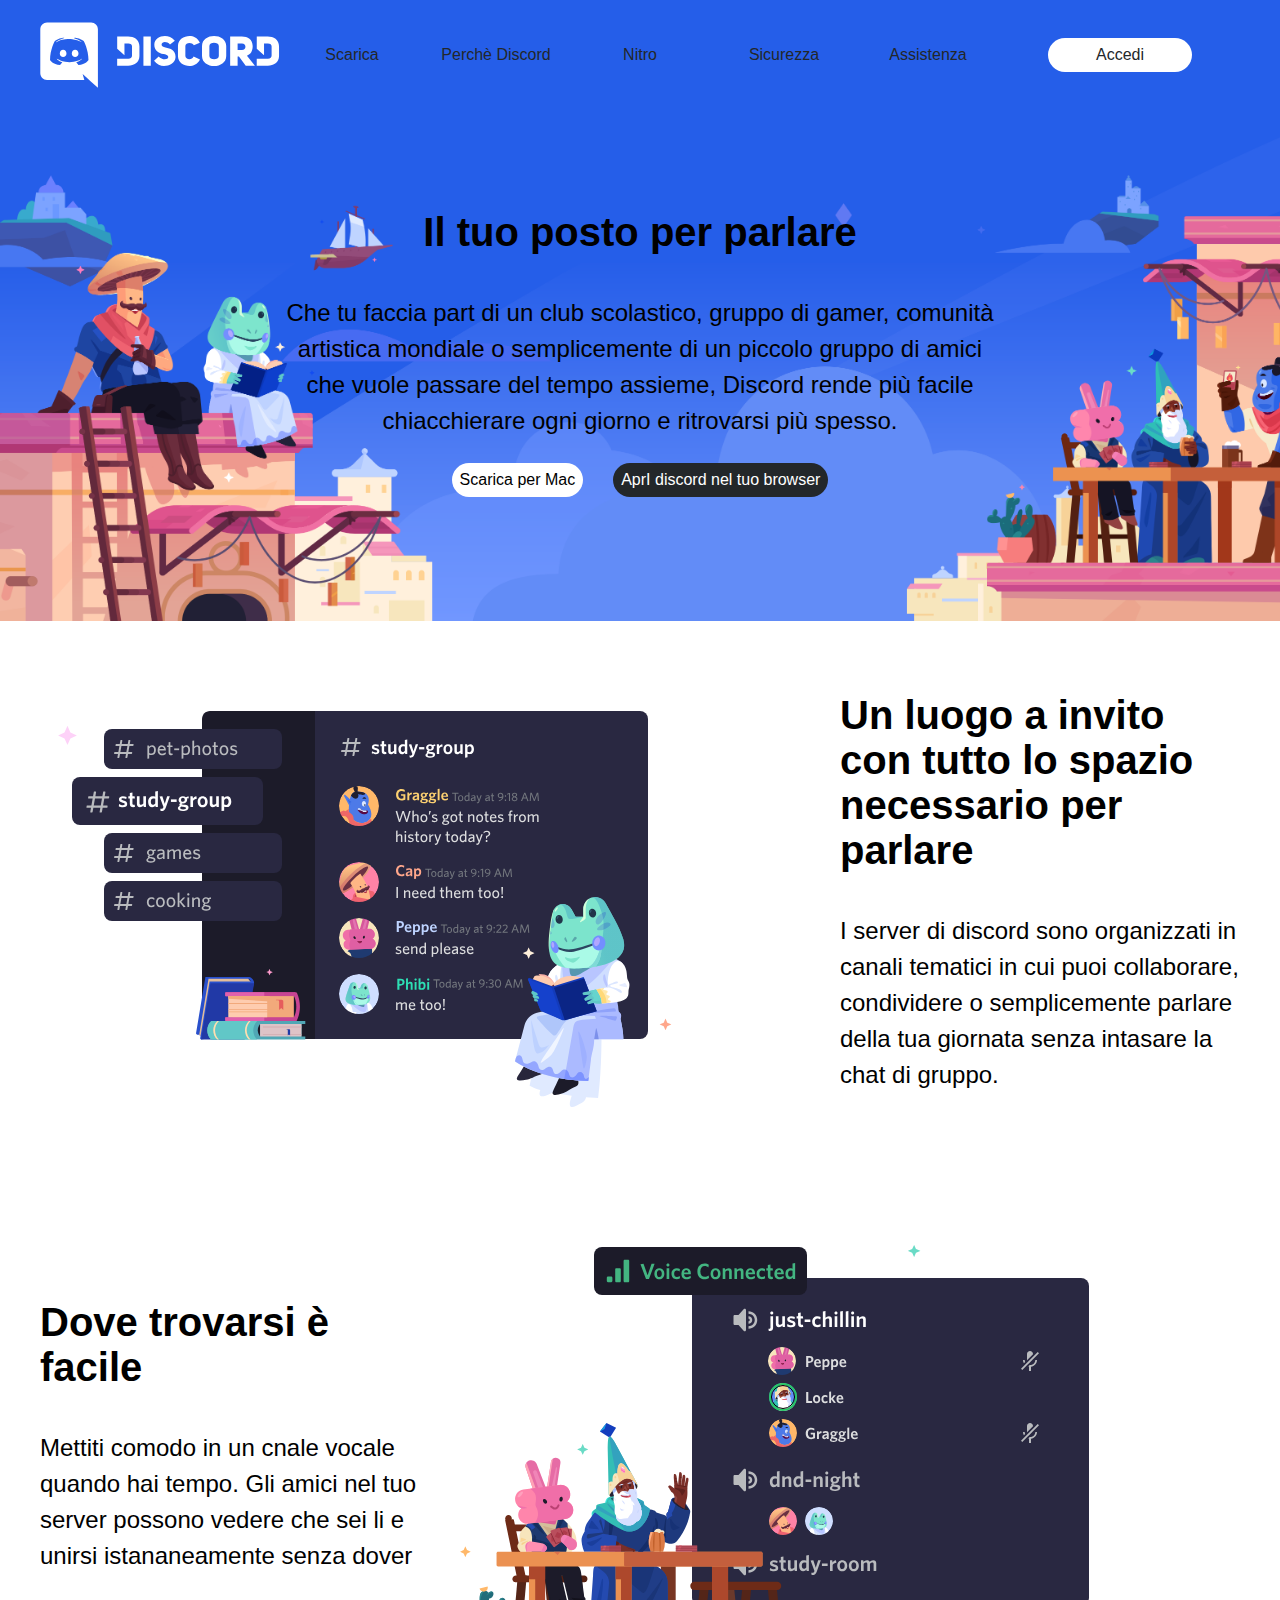
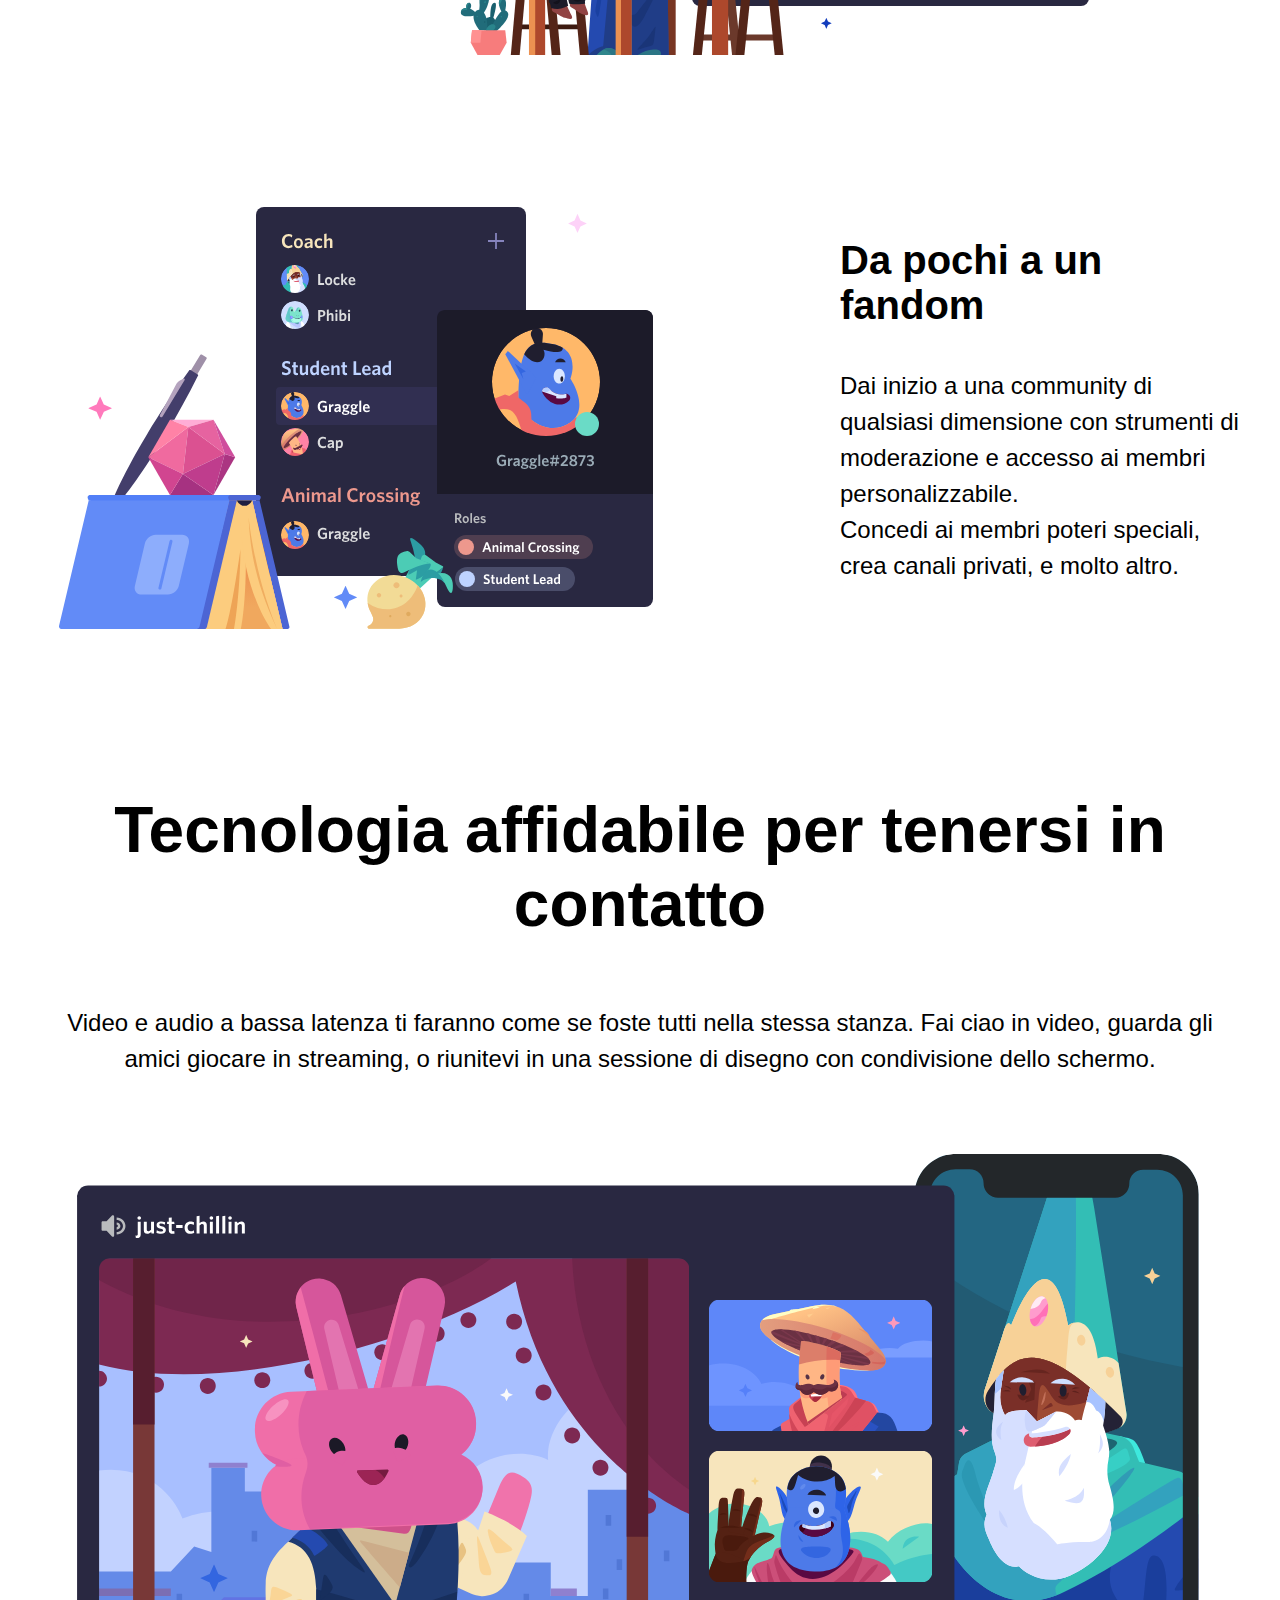
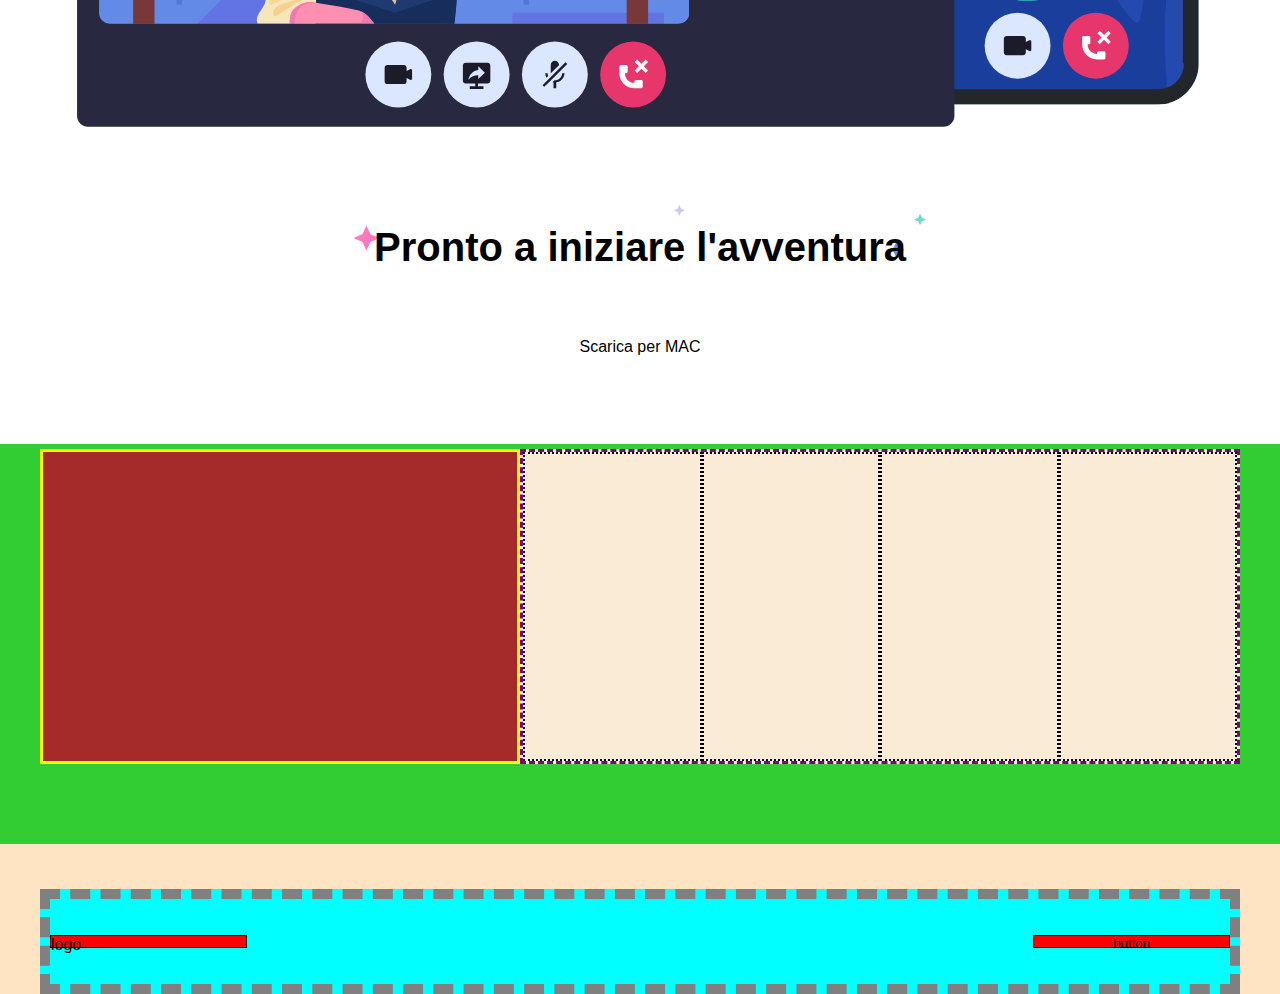
==== commit b6cd9352: "dimenticanza main big-box" ====
--- a/index.html
+++ b/index.html
@@ -226,7 +226,7 @@
 
                     <div class="flex-container y-center special">
 
-                        <div class="big-box flex-container column">
+                        <div class="big-box flex-container  column">
 
                             <div>
 
@@ -242,7 +242,21 @@
                             </div>
 
                             <img src="img/item4-big.svg" alt="">
-                            
+
+                            <div class="col-1-3">
+                                
+                                <h2 >
+                                    Pronto a iniziare l'avventura
+                                </h2>
+
+                                <div class="my-button">
+
+                                    <i class="fa-solid fa-down-long"></i>
+                                        Scarica per MAC
+                                </div>
+
+                            </div>
+
                         </div>
 
                     </div>
--- a/css/style.css
+++ b/css/style.css
@@ -185,14 +185,26 @@
     text-align: center;
 }
 
-.big-box h2{
+
+.big-box > *{
+    width: 100%;
+}
+
+.big-box > div:nth-of-type(1) h2{
     font-size: 4em;
 }
 
-.big-box > *{
-    width: 100%;
-}
-
+big-box > div:nth-of-type(2){
+    justify-self: center;
+}
+
+.big-box > div:nth-of-type(2) h2{
+    background-image: url(../img/stars.svg);
+    background-size: contain;
+    background-repeat: no-repeat;
+    padding: .5em;
+    display: inline-block;
+}
 
 
 
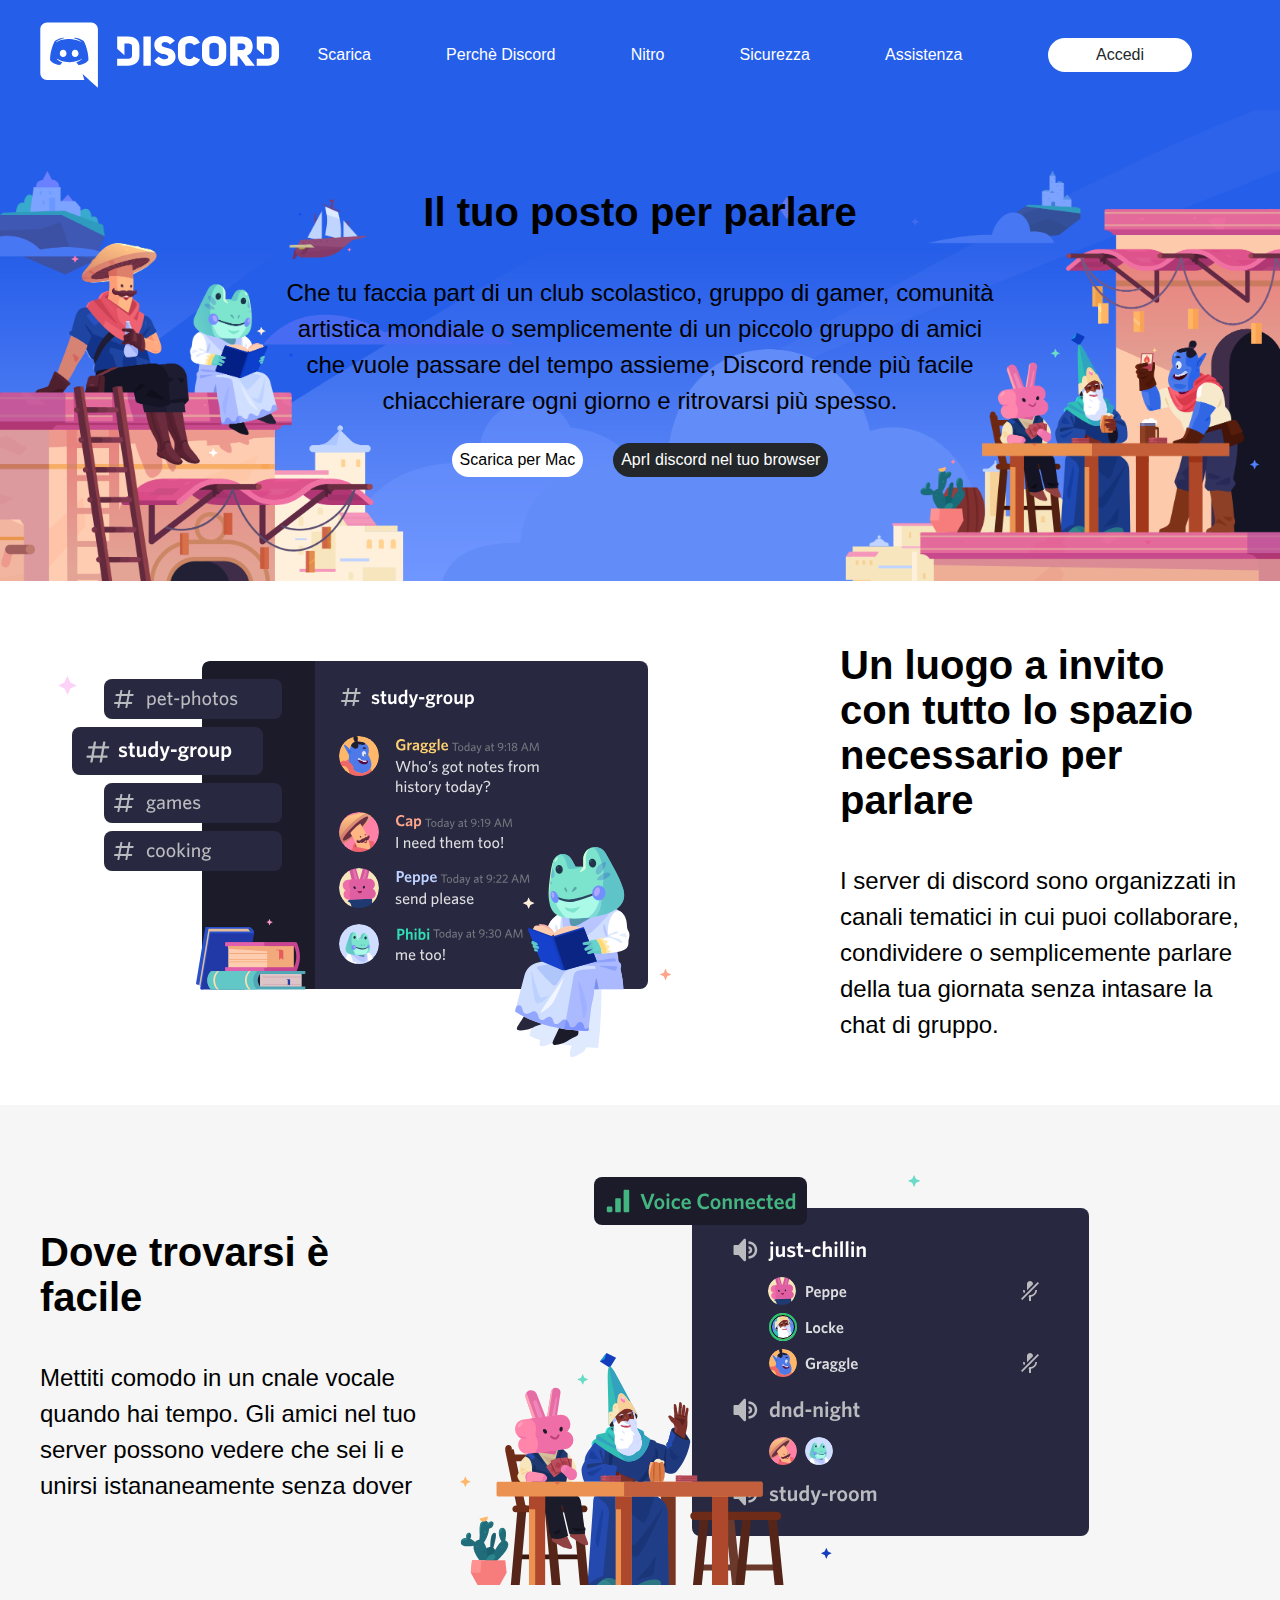
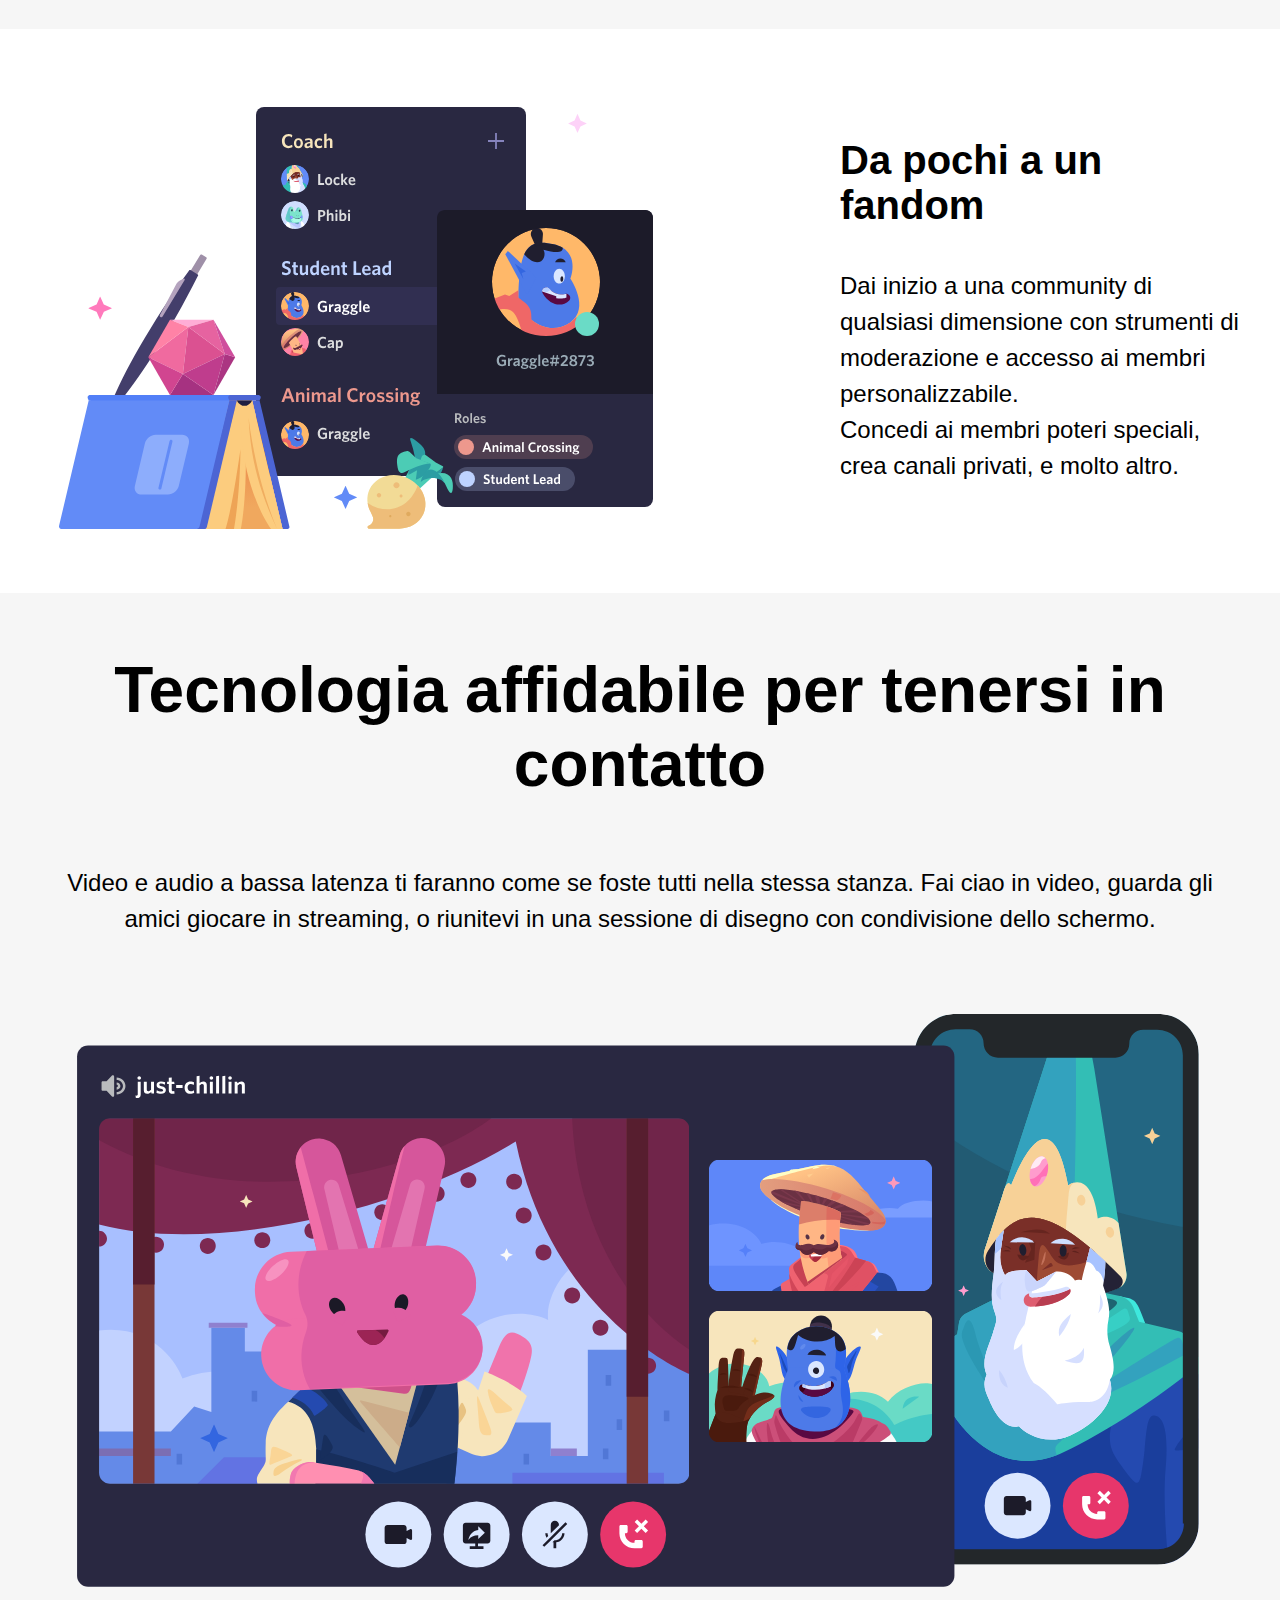
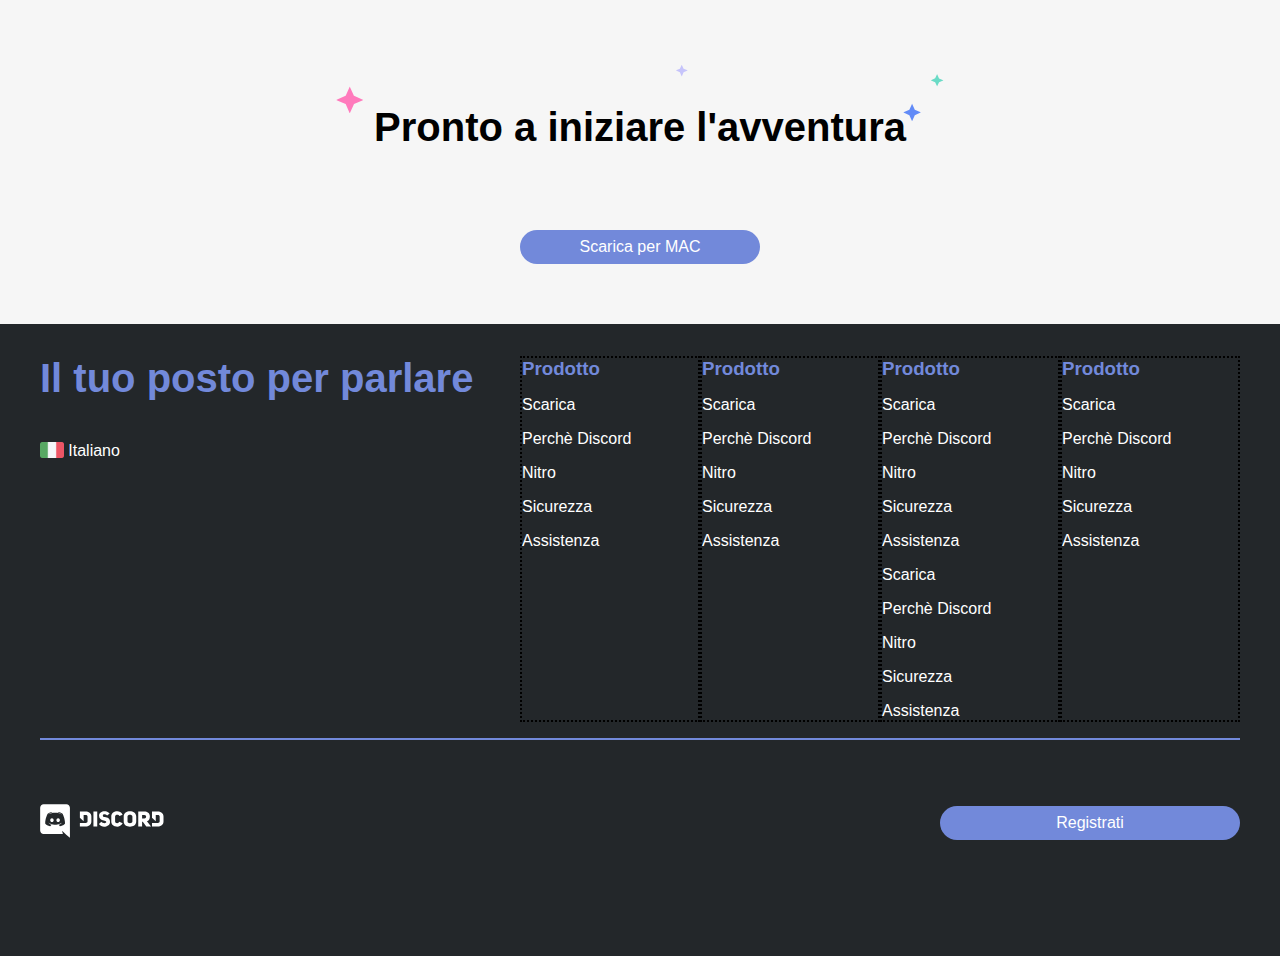
==== commit 5c432299: "completato  con grande insoddisfazione personale" ====
--- a/index.html
+++ b/index.html
@@ -36,25 +36,25 @@
     
                         <ul class="flex-container space-around" >
     
-                            <li class=" flex-container x-y-center col-1-5">
+                            <li class=" flex-container x-y-center ">
                                 <a href="#">Scarica</a>
                             </li>
     
-                            <li class=" flex-container x-y-center col-1-5">
+                            <li class=" flex-container x-y-center ">
                                 <a href="#">Perchè Discord</a>
                             </li>
     
-                            <li class=" flex-container x-y-center col-1-5">
+                            <li class=" flex-container x-y-center ">
                                 <a href="#">Nitro</a>
                             </li>
     
                             
-                            <li class=" flex-container x-y-center col-1-5">
+                            <li class=" flex-container x-y-center ">
                                 <a href="#">Sicurezza</a>
                             </li>
     
                             
-                            <li class=" flex-container x-y-center col-1-5">
+                            <li class=" flex-container x-y-center ">
                                 <a href="#">Assistenza</a>
                             </li>
     
@@ -249,10 +249,12 @@
                                     Pronto a iniziare l'avventura
                                 </h2>
 
-                                <div class="my-button">
+                                <div class="my-button background-indigo col-1-5">
 
                                     <i class="fa-solid fa-down-long"></i>
-                                        Scarica per MAC
+
+                                    Scarica per MAC
+
                                 </div>
 
                             </div>
@@ -280,27 +282,219 @@
 
                     <div class="flex-container">
 
-                        <div class=" ftr-small-col">
-
-                        </div>
-
-                        <div class="ftr-big-col flex-container">
-
-                            <div>
-
-                            </div>
-
-                            <div>
-
-                            </div>
-
-                            <div>
+                        <div class=" ftr-small-col col-2-5">
+
+                            <h2>Il tuo posto per parlare</h2>
+
+                            <div class="language">
+
+                                <img src="img/ita.png" alt="">
+
+                                <div>Italiano</div>
+
+                                <i class="fa-solid fa-chevron-down"></i>
+
+                            </div>
+
+                            <div class="social flex-container space-between col-1-4">
                                 
-                            </div>
-
-                            <div>
-
-                            </div>
+                                <div>
+                                    <i class="fa-brands fa-square-twitter"></i>
+                                </div>
+
+                                <div>
+                                    <i class="fa-brands fa-instagram"></i>
+                                </div>
+
+                                <div>
+                                    <i class="fa-brands fa-square-facebook"></i>
+                                </div>
+
+                                <div>
+                                    <i class="fa-brands fa-youtube"></i>
+                                </div>
+
+                            </div>
+
+                        </div>
+
+                        <div class="ftr-big-col col-3-5 flex-container">
+
+                            <div class=" col-1-4" >
+
+                                <h3>Prodotto</h3>
+
+                                <nav>
+    
+                                    <ul class="flex-container column space-between" >
+                
+                                        <li >
+                                            <a href="#">Scarica</a>
+                                        </li>
+                
+                                        <li >
+                                            <a href="#">Perchè Discord</a>
+                                        </li>
+                
+                                        <li >
+                                            <a href="#">Nitro</a>
+                                        </li>
+                
+                                        
+                                        <li >
+                                            <a href="#">Sicurezza</a>
+                                        </li>
+                
+                                        
+                                        <li >
+                                            <a href="#">Assistenza</a>
+                                        </li>
+                
+                                    </ul>
+                
+                
+                
+                                </nav>
+
+                            </div>
+
+                            <div class=" col-1-4" >
+
+                                <h3>Prodotto</h3>
+
+                                <nav>
+    
+                                    <ul class="flex-container column space-between" >
+                
+                                        <li >
+                                            <a href="#">Scarica</a>
+                                        </li>
+                
+                                        <li >
+                                            <a href="#">Perchè Discord</a>
+                                        </li>
+                
+                                        <li >
+                                            <a href="#">Nitro</a>
+                                        </li>
+                
+                                        
+                                        <li >
+                                            <a href="#">Sicurezza</a>
+                                        </li>
+                
+                                        
+                                        <li >
+                                            <a href="#">Assistenza</a>
+                                        </li>
+                
+                                    </ul>
+                
+                
+                
+                                </nav>
+
+                            </div>
+
+                            <div class=" col-1-4" >
+
+                                <h3>Prodotto</h3>
+
+                                <nav>
+    
+                                    <ul class="flex-container column space-between" >
+                
+                                        <li >
+                                            <a href="#">Scarica</a>
+                                        </li>
+                
+                                        <li >
+                                            <a href="#">Perchè Discord</a>
+                                        </li>
+                
+                                        <li >
+                                            <a href="#">Nitro</a>
+                                        </li>
+                
+                                        
+                                        <li >
+                                            <a href="#">Sicurezza</a>
+                                        </li>
+                
+                                        
+                                        <li >
+                                            <a href="#">Assistenza</a>
+                                        </li>
+
+                                        <li >
+                                            <a href="#">Scarica</a>
+                                        </li>
+                
+                                        <li >
+                                            <a href="#">Perchè Discord</a>
+                                        </li>
+                
+                                        <li >
+                                            <a href="#">Nitro</a>
+                                        </li>
+                
+                                        
+                                        <li >
+                                            <a href="#">Sicurezza</a>
+                                        </li>
+                
+                                        
+                                        <li >
+                                            <a href="#">Assistenza</a>
+                                        </li>
+                
+                                    </ul>
+                
+                
+                
+                                </nav>
+
+                            </div>
+
+                            <div class=" col-1-4" >
+
+                                <h3>Prodotto</h3>
+
+                                <nav>
+    
+                                    <ul class="flex-container column space-between" >
+                
+                                        <li >
+                                            <a href="#">Scarica</a>
+                                        </li>
+                
+                                        <li >
+                                            <a href="#">Perchè Discord</a>
+                                        </li>
+                
+                                        <li >
+                                            <a href="#">Nitro</a>
+                                        </li>
+                
+                                        
+                                        <li >
+                                            <a href="#">Sicurezza</a>
+                                        </li>
+                
+                                        
+                                        <li >
+                                            <a href="#">Assistenza</a>
+                                        </li>
+                
+                                    </ul>
+                
+                
+                
+                                </nav>
+
+                            </div>
+
+                            
 
 
                         </div>
@@ -316,19 +510,23 @@
             <!-- SEZIONE FOOTER 2 -->
             <section>
 
-                <div class="container flex-container">
+                <div class="container">
 
                     <div class="flex-container ">
 
                         <div class="flex-container space-between y-center">
                             
-                            <div class="ftr-logo">
-                                logo
-                            </div>
-    
-                            <button>
-                                button
-                            </button>
+                            <div class=" ftr-logo col-1-4">
+
+                                <img src="img/logo.svg" alt="">
+
+                            </div>
+    
+                            <div class=" my-button background-indigo col-1-4">
+
+                                Registrati
+
+                            </div>
                             
                         </div>
 
--- a/css/style.css
+++ b/css/style.css
@@ -28,6 +28,10 @@
 
 .column{
     flex-direction: column;
+}
+
+.align-content-spc-btwn{
+    align-content:space-around;
 }
 
 .space-between{
@@ -53,6 +57,10 @@
     height: 100%;
 }
 
+ul{
+    list-style: none;
+}
+
 .col-1-3{
     height: 90%;
     width: calc(100% / 3);
@@ -63,8 +71,17 @@
     width: calc((100% / 3) * 2);
 }
 
+.col-1-4{
+    width: calc(100% / 4);
+}
+
 .col-1-5{
     width: calc(100% / 5);
+}
+
+
+.col-2-5{
+    width: calc((100% / 5) * 2);
 }
 
 .col-3-5{
@@ -86,9 +103,17 @@
     color: #FFFFFF;
 }
 
-.my-button[class^=background] {
+.background-indigo{
+    background-color: #7289DA;
+    color: #FFFFFF;
     text-align:center;
 }
+
+main > section{
+    padding: 40px 0;
+}
+
+
 
 h2{
     font-size: 2.5em;
@@ -99,6 +124,12 @@
     font-size: 1.5em;
     line-height: 1.5em;
 }
+
+nav a, nav a:visited{
+    text-decoration: none;
+    color: #FFFFFF;
+}
+
 
 /*---------------*/
 
@@ -114,7 +145,7 @@
     margin: 0 -30px;
 }
 
-.navbar a, .navbar a:visited{    
+.login a, .login a:visited, a{    
     text-decoration: none;
     color: #23272A;
 }
@@ -122,7 +153,6 @@
 
 
 .navbar nav > ul{
-    list-style: none;
     width: 100%;
 }
 
@@ -138,9 +168,7 @@
 /*---------------  */
 
 /* SEZIONE MAIN 1 */
-main > section{
-    padding: 50px 0;
-}
+
 
 main > section.jumbotron{
     background-image: url(../img/jumbo.png);
@@ -148,7 +176,7 @@
 }
 
 .media{
-    padding:50px 0;
+    padding:40px 0;
     width:100%
 }
 
@@ -171,8 +199,12 @@
 
 /* SEZIONE MAIN 2-4 */
 main .flex-container.y-center{
-    padding: 30px 0;
-    width: 100%;
+    padding: 20px 0;
+    width: 100%;
+}
+
+main section:nth-child(odd){
+    background-color: #F6F6F6;
 }
 
 
@@ -194,7 +226,7 @@
     font-size: 4em;
 }
 
-big-box > div:nth-of-type(2){
+.big-box > div:nth-of-type(2){
     justify-self: center;
 }
 
@@ -202,77 +234,108 @@
     background-image: url(../img/stars.svg);
     background-size: contain;
     background-repeat: no-repeat;
-    padding: .5em;
+    padding: 1em;
     display: inline-block;
 }
 
+.big-box > div:nth-of-type(2) .my-button.background-indigo{
+    margin: auto;
+}
+
 
 
 /* SEZIONE MAIN 5 */
 
 
 /* SEZIONE FOOTER 1 */
+footer{
+    background-color: #23272A;
+}
 
 footer > section:nth-child(1){
-    height: 400px;
-}
-
-footer  > section:nth-child(1) .container{
-    padding: 5px 0 0 0;
-}
-
-footer  > section:nth-child(1) .container > .flex-container{
-    height: 350px;
-    
-}
-
-
-footer .flex-container .ftr-small-col{
-    height:90%;
-    width: 40%;
-}
-
-footer .flex-container .ftr-big-col{
-    height: 90%;
-    width: 60%;
-}
-
-footer .flex-container .ftr-big-col div{
+    padding-top:2em;
+    padding-bottom:1em;
+   
+}
+
+footer > section:nth-child(1) > .container > .flex-container{
+    height: 100% ;
+}
+
+footer .flex-container .ftr-small-col, footer .flex-container .ftr-big-col{
+    height:100%;
+
+}
+
+.ftr-small-col > h2, .ftr-big-col h3{
+    color: #7289DA;
+
+}
+
+.language{
+    margin: .5em 0;
+}
+
+.language *{
+    display: inline-block;
+    height: 1em;
+    vertical-align: middle;
+}
+
+.social *{
+    height: 1.5em;
+    width: 1.5em;
+}
+
+footer ul{
+    width: 100%;
+}
+
+footer ul > li{
+    margin-top: 1em;
+    width: 100%;
+}
+
+.language, .social{
+    color: #FFFFFF;
+    margin-top: 0.5em;
+}
+
+
+/* SEZIONE FOOTER 1 */
+
+
+
+/* SEZIONE FOOTER 2 */
+
+footer > section:nth-child(2){
+    padding-bottom: 50px;
+}
+
+footer > section:nth-child(2) .container{
+    border-top: 2px solid #7289DA;
     height: 100%;
-    width: calc(100% / 4);
-}
-
-/* SEZIONE FOOTER 1 */
-
-
-
-/* SEZIONE FOOTER 2 */
-
-footer > section:nth-child(2){
-    border-top: white;
-    height: 150px;
     
 }
 
 
 footer > section:nth-child(2) > .container > .flex-container{
     align-self: flex-end;
-    height: 70%;
+    height: 50%;
     width: 100%;
 }
 
 footer > section:nth-child(2) > .container > .flex-container > .flex-container.space-between{
-    height: 100%;
-    width: 100%;
-
-}
-
-
-footer > section:nth-child(2) div.flex-container.space-between *{
-    height: 15%;
-    width: calc(100% / 6);
-    border: solid black 1px;
-}
+    height: 50%;
+    width: 100%;
+}
+
+footer > section:nth-child(2) > .container > .flex-container > .flex-container.space-between *{
+    margin: 2em 0;
+}
+
+
+
 
 
 
@@ -341,7 +404,7 @@
 
 } */
 
-.debug > footer > section:nth-child(1){
+/* .debug > footer > section:nth-child(1){
     background-color: limegreen;
 }
 
@@ -355,14 +418,14 @@
     background-color: antiquewhite;
     border: dashed purple 3px;
 
-}
+} */
 
 .debug > footer > section:nth-child(1) .ftr-big-col div{
 border: dotted black 2px;
 }
 
 
-
+/* 
 .debug > footer > section:nth-child(2){
     background-color: bisque;
     ;
@@ -377,4 +440,4 @@
 .debug footer > section:nth-child(2) div.flex-container.space-between *{
     border: solid black 1px;
     background-color: red;
-}
+} */
